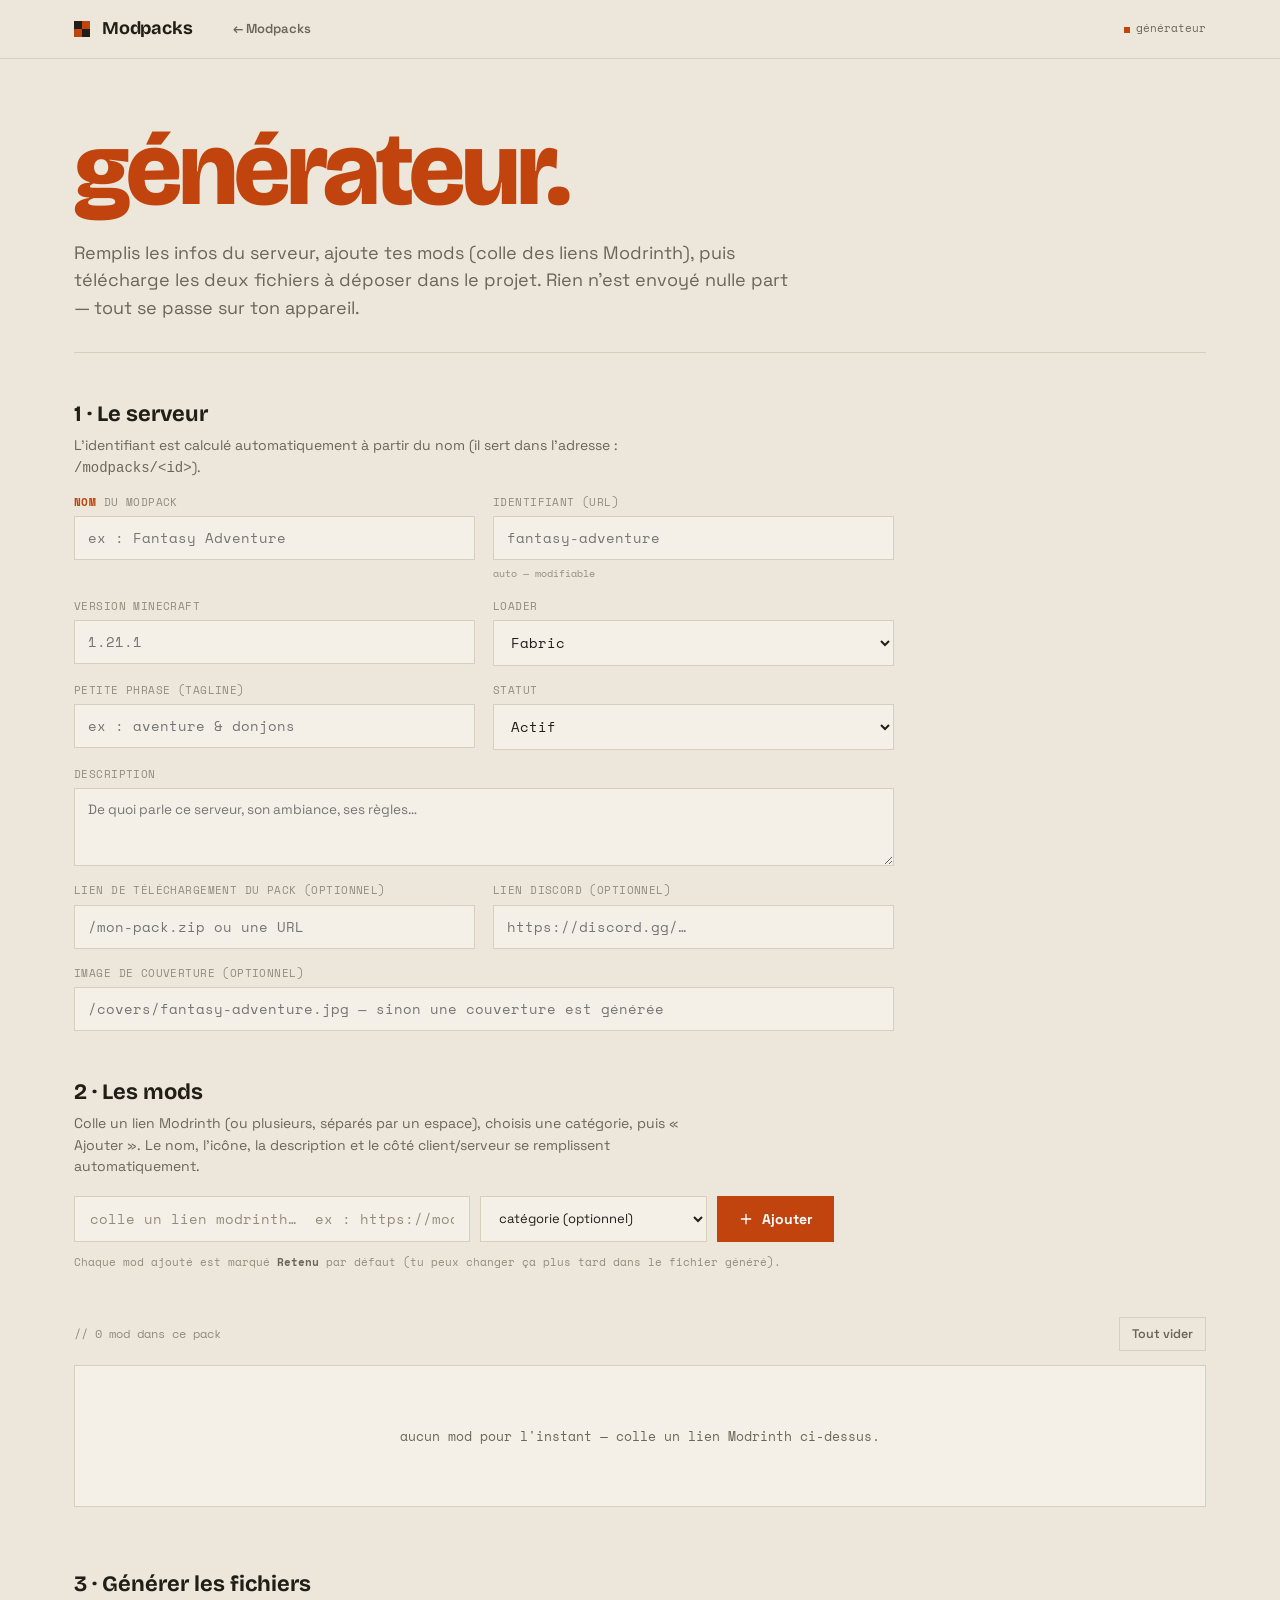
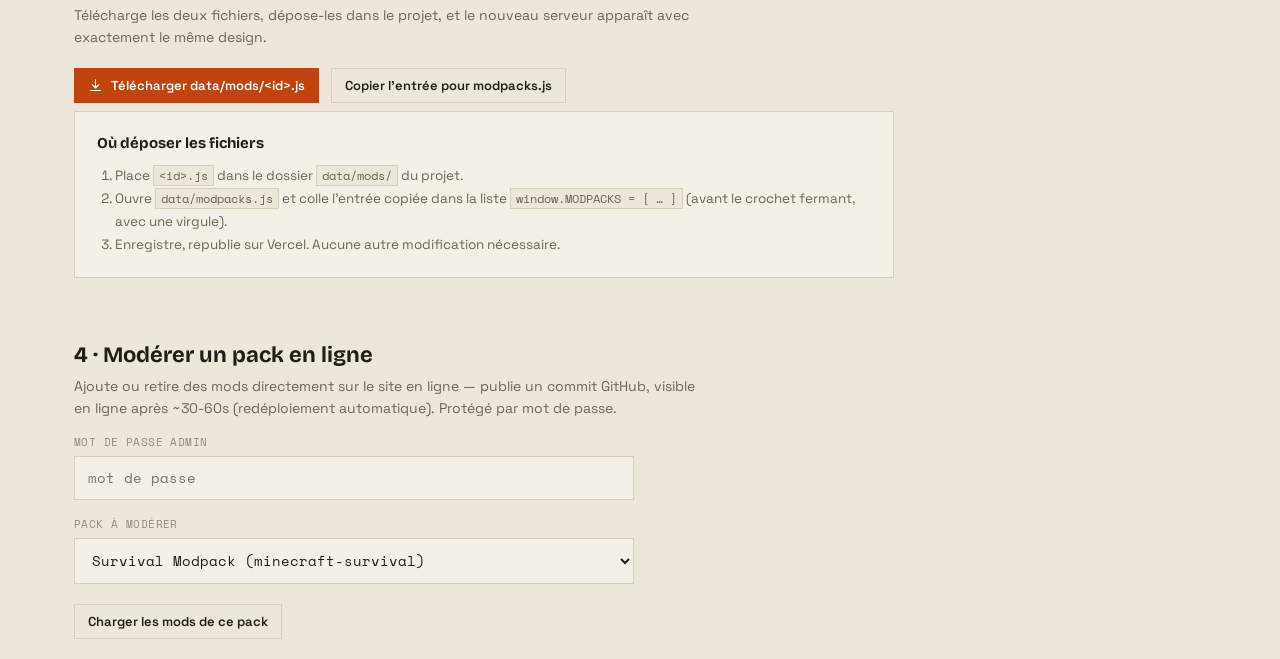
==== admin.html @ aa4f0208 "Ajoute l'edition de mods existants au mode moderation" ====
<!DOCTYPE html>
<html lang="fr">
<head>
<meta charset="UTF-8">
<meta name="viewport" content="width=device-width, initial-scale=1, viewport-fit=cover">
<title>Générateur de modpack</title>
<link rel="preconnect" href="https://fonts.googleapis.com">
<link rel="preconnect" href="https://fonts.gstatic.com" crossorigin>
<link href="https://fonts.googleapis.com/css2?family=Bricolage+Grotesque:opsz,wght@12..96,400..800&family=Space+Grotesk:wght@400;500;600;700&family=Space+Mono:wght@400;700&display=swap" rel="stylesheet">
<link rel="stylesheet" href="/assets/style.css">
<style>
  .form{display:grid;grid-template-columns:1fr 1fr;gap:16px 18px;max-width:820px;margin-top:6px}
  .field{display:flex;flex-direction:column;gap:6px}
  .field.wide{grid-column:1/-1}
  .field label{font-family:var(--mono);font-size:10.5px;text-transform:uppercase;letter-spacing:.04em;color:var(--ink-faint)}
  .field label b{color:var(--accent);font-weight:700}
  .field input,.field select,.field textarea{font-family:var(--mono);font-size:13.5px;color:var(--ink);
    background:var(--card);border:1px solid var(--line);padding:11px 13px;outline:none;transition:.14s;width:100%}
  .field textarea{font-family:var(--body);min-height:78px;resize:vertical;line-height:1.5}
  .field input:focus,.field select:focus,.field textarea:focus{border-color:var(--accent);
    box-shadow:0 0 0 3px color-mix(in srgb,var(--accent) 16%,transparent)}
  .field .note{font-family:var(--mono);font-size:10px;color:var(--ink-faint)}
  .secttl{font-family:var(--disp);font-weight:700;font-size:22px;margin:44px 0 4px;color:var(--ink)}
  .secsub{color:var(--ink-soft);font-size:14px;margin:0 0 14px;max-width:70ch}
  .gen-row{display:flex;gap:12px;flex-wrap:wrap;margin:20px 0 8px}
  .gen-row .dl-btn{cursor:pointer;border:1px solid var(--accent)}
  .gen-row .ghost{background:transparent;color:var(--ink);border:1px solid var(--line)}
  .gen-row .ghost:hover{border-color:var(--ink-soft);filter:none}
  .howto{background:var(--card);border:1px solid var(--line);padding:20px 22px;margin:8px 0 60px;max-width:820px}
  .howto h3{font-family:var(--disp);font-size:15px;margin:0 0 10px}
  .howto ol{margin:0;padding-left:18px;color:var(--ink-soft);font-size:13.5px;line-height:1.7}
  .howto code{font-family:var(--mono);font-size:12px;background:var(--paper);border:1px solid var(--line);padding:1px 5px}
  @media (max-width:640px){.form{grid-template-columns:1fr}}
  .card .rm.rm-edit{right:40px}
  .card .rm.rm-edit:hover{border-color:var(--accent);color:var(--accent)}
  .edit-card{display:flex;flex-direction:column;gap:10px}
  .edit-card .field label{font-family:var(--mono);font-size:10px;text-transform:uppercase;letter-spacing:.04em;color:var(--ink-faint)}
  .edit-card .field input,.edit-card .field select,.edit-card .field textarea{font-family:var(--mono);font-size:12.5px;color:var(--ink);
    background:var(--paper);border:1px solid var(--line);padding:8px 10px;outline:none;width:100%}
  .edit-card .field textarea{font-family:var(--body);min-height:60px;resize:vertical}
  .edit-card .ed-row{display:flex;gap:8px;margin-top:2px}
  .edit-card .ed-row button{flex:1}
</style>
</head>
<body>
<header class="top"><div class="wrap">
  <a href="/" class="mark" aria-label="Accueil"></a>
  <a href="/" class="word" style="text-decoration:none">Modpacks</a>
  <nav class="nav"><a href="/">← Modpacks</a></nav>
  <div class="hgroup"><span class="meta"><span>générateur</span></span></div>
</div></header>

<div class="wrap">
  <section class="hero">
    <h1>générateur.</h1>
    <p class="lede">Remplis les infos du serveur, ajoute tes mods (colle des liens Modrinth), puis télécharge les deux fichiers à déposer dans le projet. Rien n'est envoyé nulle part — tout se passe sur ton appareil.</p>
  </section>

  <div class="secttl">1 · Le serveur</div>
  <p class="secsub">L'identifiant est calculé automatiquement à partir du nom (il sert dans l'adresse : <code>/modpacks/&lt;id&gt;</code>).</p>
  <div class="form">
    <div class="field"><label><b>Nom</b> du modpack</label><input id="f-name" placeholder="ex : Fantasy Adventure"></div>
    <div class="field"><label>Identifiant (URL)</label><input id="f-id" placeholder="fantasy-adventure"><span class="note">auto — modifiable</span></div>
    <div class="field"><label>Version Minecraft</label><input id="f-mc" placeholder="1.21.1"></div>
    <div class="field"><label>Loader</label><select id="f-loader"><option>Fabric</option><option>Forge</option><option>NeoForge</option><option>Quilt</option></select></div>
    <div class="field"><label>Petite phrase (tagline)</label><input id="f-tag" placeholder="ex : aventure & donjons"></div>
    <div class="field"><label>Statut</label><select id="f-status"><option value="active">Actif</option><option value="dev">En développement</option><option value="archived">Archivé</option></select></div>
    <div class="field wide"><label>Description</label><textarea id="f-desc" placeholder="De quoi parle ce serveur, son ambiance, ses règles…"></textarea></div>
    <div class="field"><label>Lien de téléchargement du pack (optionnel)</label><input id="f-dl" placeholder="/mon-pack.zip ou une URL"></div>
    <div class="field"><label>Lien Discord (optionnel)</label><input id="f-discord" placeholder="https://discord.gg/…"></div>
    <div class="field wide"><label>Image de couverture (optionnel)</label><input id="f-cover" placeholder="/covers/fantasy-adventure.jpg — sinon une couverture est générée"></div>
  </div>

  <div class="secttl">2 · Les mods</div>
  <p class="secsub">Colle un lien Modrinth (ou plusieurs, séparés par un espace), choisis une catégorie, puis « Ajouter ». Le nom, l'icône, la description et le côté client/serveur se remplissent automatiquement.</p>
  <div class="builder" style="padding-top:4px">
    <div class="addbar">
      <div class="f"><input id="mk-url" type="text" placeholder="colle un lien modrinth…  ex : https://modrinth.com/mod/sodium" autocomplete="off" spellcheck="false"></div>
      <select id="mk-cat" aria-label="catégorie"></select>
      <button id="mk-add" class="add-btn"><svg viewBox="0 0 24 24" width="16" height="16" fill="none" stroke="currentColor" stroke-width="2" stroke-linecap="round"><path d="M12 5v14M5 12h14"/></svg>Ajouter</button>
    </div>
    <p class="hint">Chaque mod ajouté est marqué <b>Retenu</b> par défaut (tu peux changer ça plus tard dans le fichier généré).</p>
    <p class="err" id="mk-err"></p>
    <div class="mybar"><span class="c" id="my-count"></span><button class="mini danger" id="mk-clear">Tout vider</button></div>
    <section class="grid" id="my-grid"></section>
  </div>

  <div class="secttl">3 · Générer les fichiers</div>
  <p class="secsub">Télécharge les deux fichiers, dépose-les dans le projet, et le nouveau serveur apparaît avec exactement le même design.</p>
  <div class="gen-row">
    <button class="dl-btn" id="gen-mods"><svg viewBox="0 0 24 24" fill="none" stroke="currentColor" stroke-width="1.8" stroke-linecap="round" stroke-linejoin="round"><path d="M12 3v12"/><path d="M7 11l5 5 5-5"/><path d="M4 20h16"/></svg><span>Télécharger data/mods/&lt;id&gt;.js</span></button>
    <button class="dl-btn ghost" id="gen-entry"><span>Copier l'entrée pour modpacks.js</span></button>
  </div>

  <div class="howto">
    <h3>Où déposer les fichiers</h3>
    <ol>
      <li>Place <code>&lt;id&gt;.js</code> dans le dossier <code>data/mods/</code> du projet.</li>
      <li>Ouvre <code>data/modpacks.js</code> et colle l'entrée copiée dans la liste <code>window.MODPACKS = [ … ]</code> (avant le crochet fermant, avec une virgule).</li>
      <li>Enregistre, republie sur Vercel. Aucune autre modification nécessaire.</li>
    </ol>
  </div>

  <div class="secttl">4 · Modérer un pack en ligne</div>
  <p class="secsub">Ajoute ou retire des mods directement sur le site en ligne — publie un commit GitHub, visible en ligne après ~30-60s (redéploiement automatique). Protégé par mot de passe.</p>
  <div class="form" style="max-width:560px">
    <div class="field wide"><label>Mot de passe admin</label><input id="ad-pw" type="password" placeholder="mot de passe" autocomplete="off"></div>
    <div class="field wide"><label>Pack à modérer</label><select id="ad-pack"></select></div>
  </div>
  <div class="gen-row"><button class="dl-btn ghost" id="ad-load">Charger les mods de ce pack</button></div>
  <p class="err" id="ad-err"></p>

  <div id="ad-panel" hidden>
    <div class="addbar">
      <div class="f"><input id="ad-url" type="text" placeholder="colle un lien modrinth pour ajouter un mod…" autocomplete="off" spellcheck="false"></div>
      <select id="ad-cat" aria-label="catégorie"></select>
      <select id="ad-st" aria-label="statut"><option value="À tester">à tester</option><option value="Retenu">retenu</option></select>
      <button id="ad-add" class="add-btn"><svg viewBox="0 0 24 24" width="16" height="16" fill="none" stroke="currentColor" stroke-width="2" stroke-linecap="round"><path d="M12 5v14M5 12h14"/></svg>Ajouter</button>
    </div>
    <p class="err" id="ad-add-err"></p>
    <section class="grid" id="ad-grid" style="margin-bottom:60px"></section>
  </div>
</div>

<button id="totop" aria-label="Revenir en haut"><svg viewBox="0 0 24 24" fill="none" stroke="currentColor" stroke-width="2" stroke-linecap="round" stroke-linejoin="round"><path d="M12 19V5"/><path d="M6 11l6-6 6 6"/></svg></button>

<script src="/data/modpacks.js"></script>
<script>
(function(){
  var CATS=window.CATEGORIES||[], CATC=window.CATEGORY_COLORS||{};
  var DKEY='admin:draft:v1';

  function esc(s){return String(s==null?'':s).replace(/[&<>"]/g,function(c){return {'&':'&amp;','<':'&lt;','>':'&gt;','"':'&quot;'}[c];});}
  function slugify(s){return String(s||'').toLowerCase().normalize('NFD').replace(/[\u0300-\u036f]/g,'').replace(/[^a-z0-9]+/g,'-').replace(/^-+|-+$/g,'');}
  function jsstr(s){return '"'+String(s==null?'':s).replace(/\\/g,'\\\\').replace(/"/g,'\\"').replace(/\n/g,'\\n')+'"';}

  /* ---- form persistence ---- */
  var fields={name:'f-name',id:'f-id',mc:'f-mc',loader:'f-loader',tag:'f-tag',status:'f-status',desc:'f-desc',dl:'f-dl',discord:'f-discord',cover:'f-cover'};
  var draft={meta:{},mods:[]};
  try{draft=JSON.parse(localStorage.getItem(DKEY))||draft;}catch(e){}
  draft.meta=draft.meta||{}; draft.mods=draft.mods||[];
  function saveDraft(){try{localStorage.setItem(DKEY,JSON.stringify(draft));}catch(e){}}

  Object.keys(fields).forEach(function(k){
    var el=document.getElementById(fields[k]);
    if(draft.meta[k]!=null) el.value=draft.meta[k];
    el.addEventListener('input',function(){draft.meta[k]=el.value;saveDraft();});
  });
  var nameEl=document.getElementById('f-name'), idEl=document.getElementById('f-id');
  var idTouched=!!draft.meta.id;
  idEl.addEventListener('input',function(){idTouched=true;});
  nameEl.addEventListener('input',function(){ if(!idTouched){ idEl.value=slugify(nameEl.value); draft.meta.id=idEl.value; saveDraft(); } });

  /* ---- category select ---- */
  var catSel=document.getElementById('mk-cat');
  catSel.innerHTML='<option value="">catégorie (optionnel)</option>'+CATS.map(function(c){return '<option value="'+esc(c.name)+'">'+c.emoji+' '+esc(c.name)+'</option>';}).join('');

  /* ---- icon helpers (Modrinth + emoji fallback) ---- */
  var inflight=0, queue=[];
  function loadIcons(){document.querySelectorAll('.ph[data-slug]').forEach(function(ph){var slug=ph.dataset.slug;if(!slug||ph.dataset.q)return;ph.dataset.q=1;queue.push({ph:ph,slug:slug});});pump();}
  function pump(){while(inflight<6&&queue.length){var it=queue.shift();inflight++;(function(ph,slug){getIcon(slug).then(function(url){if(url&&ph.isConnected){var img=new Image();img.onload=function(){ph.outerHTML='<img src="'+url+'" alt="">';};img.src=url;}}).catch(function(){}).finally(function(){inflight--;pump();});})(it.ph,it.slug);}}
  function getIcon(slug){try{var c=localStorage.getItem('mr:'+slug);if(c)return Promise.resolve(c==='0'?null:c);}catch(e){}return fetch('https://api.modrinth.com/v2/project/'+encodeURIComponent(slug)).then(function(r){if(!r.ok)throw 0;return r.json();}).then(function(j){var url=j.icon_url||null;try{localStorage.setItem('mr:'+slug,url||'0');}catch(e){}return url;});}
  function phTile(col,emoji,slug){return '<div class="ph" style="--pc:'+col+'"'+(slug?' data-slug="'+slug+'"':'')+'><span>'+(emoji||'🧩')+'</span></div>';}
  function iconHTML(url,col,emoji,slug){if(url)return '<img src="'+url+'" alt="" loading="lazy" data-col="'+col+'" data-emoji="'+(emoji||'🧩')+'">';return phTile(col,emoji,slug);}
  document.addEventListener('error',function(e){var t=e.target;if(t&&t.tagName==='IMG'&&t.parentElement&&t.parentElement.classList.contains('icon')&&!t.dataset.fb){t.dataset.fb=1;t.outerHTML=phTile(t.dataset.col||'#8b8f96',t.dataset.emoji||'🧩','');}},true);

  /* ---- mods builder ---- */
  var myGrid=document.getElementById('my-grid'), myCount=document.getElementById('my-count');
  var urlIn=document.getElementById('mk-url'), addBtn=document.getElementById('mk-add'), errEl=document.getElementById('mk-err');

  function pretty(s){return s.replace(/[-_]+/g,' ').replace(/\b\w/g,function(c){return c.toUpperCase();});}
  function slugFrom(x){x=(x||'').trim();var m=x.match(/modrinth\.com\/[a-z]+\/([^\/?#]+)/i);return (m?m[1]:x).replace(/^@/,'').trim();}
  function sideLabel(cs,ss){var c=cs&&cs!=='unsupported',s=ss&&ss!=='unsupported';if(c&&s)return'Client & serveur';if(s&&!c)return'Serveur';if(c&&!s)return'Client';return'';}

  function cardHTML(it,idx){
    var col=CATC[it.cat]||'#8b8f96';
    var emoji=(CATS.filter(function(c){return c.name===it.cat;})[0]||{}).emoji||'🧩';
    var icon=iconHTML(it.icon,col,emoji,it.slug);
    var type=(it.type&&it.type!=='mod')?'<span class="dot">·</span><span>'+esc(it.type)+'</span>':'';
    var side=it.side?'<span class="dot">·</span><span>'+esc(it.side.toLowerCase())+'</span>':'';
    var catname=it.cat||'non classé';
    return '<article class="card"><button class="rm" title="Retirer" data-i="'+idx+'">✕</button>'+
      '<div class="ctop"><div class="icon">'+icon+'</div><div style="min-width:0;flex:1">'+
      '<div class="cname">'+esc(it.name)+'</div><div class="cmeta"><span class="sw" style="background:'+col+'"></span><span>'+esc(catname)+'</span>'+type+side+'</div></div>'+
      '<span class="status ok">Retenu</span></div><p class="cdesc">'+esc(it.desc||'')+'</p>'+
      '<a class="go" href="'+esc(it.url)+'" target="_blank" rel="noopener">Voir sur Modrinth <span class="ar">↗</span></a></article>';
  }
  function renderMods(){
    myCount.textContent="// "+draft.mods.length+" mod"+(draft.mods.length>1?"s":"")+" dans ce pack";
    myGrid.innerHTML=draft.mods.length?draft.mods.map(cardHTML).join(''):
      '<div class="empty">aucun mod pour l\'instant — colle un lien Modrinth ci-dessus.</div>';
    loadIcons();
  }
  myGrid.addEventListener('click',function(e){var b=e.target.closest('.rm');if(!b)return;draft.mods.splice(+b.dataset.i,1);saveDraft();renderMods();});

  function addOne(raw){
    var slug=slugFrom(raw);if(!slug)return Promise.resolve(false);
    if(draft.mods.some(function(x){return x.slug.toLowerCase()===slug.toLowerCase();}))return Promise.resolve(true);
    var cat=catSel.value||'';
    var it={slug:slug,name:pretty(slug),desc:'',type:'mod',side:'',cat:cat,url:'https://modrinth.com/mod/'+slug,icon:''};
    return fetch('https://api.modrinth.com/v2/project/'+encodeURIComponent(slug)).then(function(r){if(!r.ok)throw 0;return r.json();}).then(function(j){
      it.name=j.title||it.name;it.desc=j.description||'';it.type=j.project_type||'mod';it.icon=j.icon_url||'';
      it.side=sideLabel(j.client_side,j.server_side);it.url='https://modrinth.com/'+(j.project_type||'mod')+'/'+(j.slug||slug);
      draft.mods.push(it);saveDraft();renderMods();return true;
    }).catch(function(){draft.mods.push(it);saveDraft();renderMods();return false;});
  }
  function addFromInput(){
    var raw=urlIn.value.trim();if(!raw){urlIn.focus();return;}
    var parts=raw.split(/[\s,]+/).filter(Boolean);addBtn.disabled=true;errEl.textContent='';
    var chain=Promise.resolve(false);
    parts.forEach(function(p){chain=chain.then(function(any){return addOne(p).then(function(r){return any||r;});});});
    chain.then(function(anyOk){addBtn.disabled=false;urlIn.value='';urlIn.focus();
      if(!anyOk)errEl.textContent="ajouté depuis le lien, mais les infos Modrinth n'ont pas pu être chargées ici — sur le site en ligne elles se rempliront toutes seules.";});
  }
  addBtn.addEventListener('click',addFromInput);
  urlIn.addEventListener('keydown',function(e){if(e.key==='Enter')addFromInput();});
  document.getElementById('mk-clear').addEventListener('click',function(){if(!draft.mods.length)return;if(confirm('Retirer tous les mods de ce brouillon ?')){draft.mods=[];saveDraft();renderMods();}});

  /* ---- generation ---- */
  function getId(){return (idEl.value.trim()||slugify(nameEl.value)||'mon-modpack');}
  function toModShape(it){
    var emoji=(CATS.filter(function(c){return c.name===it.cat;})[0]||{}).emoji||'🧩';
    return {n:it.name,c:it.cat||'',e:emoji,d:it.desc||'',v:'',s:it.side||'',st:'Retenu',dep:'',u:it.url,sl:it.slug,t:it.type||'mod',i:it.icon||null};
  }
  function download(filename,text){
    var blob=new Blob([text],{type:'text/javascript'});
    var a=document.createElement('a');a.href=URL.createObjectURL(blob);a.download=filename;
    document.body.appendChild(a);a.click();a.remove();setTimeout(function(){URL.revokeObjectURL(a.href);},1500);
  }
  document.getElementById('gen-mods').addEventListener('click',function(){
    var id=getId();
    var arr=draft.mods.map(toModShape);
    var body='/* Mods du modpack "'+id+'" — généré via /admin */\n'+
      'window.MODS_BY_PACK = window.MODS_BY_PACK || {};\n'+
      'window.MODS_BY_PACK['+jsstr(id)+'] = '+JSON.stringify(arr,null,1)+';\n';
    download(id+'.js',body);
  });
  document.getElementById('gen-entry').addEventListener('click',function(){
    var m=draft.meta, id=getId();
    var entry='  {\n'+
      '    id: '+jsstr(id)+',\n'+
      '    name: '+jsstr(m.name||id)+',\n'+
      '    mcVersion: '+jsstr(m.mc||'')+',\n'+
      '    loader: '+jsstr(m.loader||'Fabric')+',\n'+
      '    tagline: '+jsstr(m.tag||'')+',\n'+
      '    description: '+jsstr(m.desc||'')+',\n'+
      '    status: '+jsstr(m.status||'active')+',\n'+
      '    modsCount: '+draft.mods.length+',\n'+
      '    cover: '+jsstr(m.cover||'')+',\n'+
      '    download: '+jsstr(m.dl||'')+',\n'+
      '    discord: '+jsstr(m.discord||'')+'\n'+
      '  },';
    var btn=document.getElementById('gen-entry'), label=btn.querySelector('span'), old=label.textContent;
    navigator.clipboard.writeText(entry).then(function(){label.textContent='copié dans le presse-papier !';setTimeout(function(){label.textContent=old;},1600);})
      .catch(function(){var ta=document.createElement('textarea');ta.value=entry;document.body.appendChild(ta);ta.select();try{document.execCommand('copy');label.textContent='copié !';setTimeout(function(){label.textContent=old;},1600);}catch(_){}ta.remove();});
  });

  /* back-to-top */
  (function(){var tt=document.getElementById('totop');if(!tt)return;addEventListener('scroll',function(){tt.classList.toggle('show',scrollY>420);},{passive:true});tt.addEventListener('click',function(){scrollTo({top:0,behavior:'smooth'});});})();

  renderMods();

  /* ---- 4 · modération live (add/remove via /api/admin-mods) ---- */
  (function(){
    var PACKS=window.MODPACKS||[];
    var pwEl=document.getElementById('ad-pw'), packSel=document.getElementById('ad-pack');
    var loadBtn=document.getElementById('ad-load'), errEl=document.getElementById('ad-err');
    var panel=document.getElementById('ad-panel'), grid=document.getElementById('ad-grid');
    var catSel=document.getElementById('ad-cat'), stSel=document.getElementById('ad-st');
    var urlIn=document.getElementById('ad-url'), addBtn=document.getElementById('ad-add'), addErr=document.getElementById('ad-add-err');
    if(!packSel) return;
    var currentId='', currentList=[], editingSlug=null;

    packSel.innerHTML=PACKS.map(function(p){return '<option value="'+esc(p.id)+'">'+esc(p.name)+' ('+esc(p.id)+')</option>';}).join('');
    catSel.innerHTML='<option value="">catégorie (optionnel)</option>'+CATS.map(function(c){return '<option value="'+esc(c.name)+'">'+c.emoji+' '+esc(c.name)+'</option>';}).join('');

    try{var savedPw=sessionStorage.getItem('admin:pw');if(savedPw)pwEl.value=savedPw;}catch(e){}
    pwEl.addEventListener('input',function(){try{sessionStorage.setItem('admin:pw',pwEl.value);}catch(e){}});

    function api(body){
      return fetch('/api/admin-mods',{method:'POST',headers:{'Content-Type':'application/json','x-admin-password':pwEl.value},body:JSON.stringify(body)})
        .then(function(r){return r.json().catch(function(){return {};}).then(function(j){return {ok:r.ok,status:r.status,body:j};});});
    }
    function loadPackList(id,cb){
      var reg=window.MODS_BY_PACK||{};
      if(reg[id])return cb(reg[id]);
      var s=document.createElement('script');s.src='/data/mods/'+id+'.js';
      s.onload=function(){cb((window.MODS_BY_PACK||{})[id]||[]);};
      s.onerror=function(){cb([]);};
      document.head.appendChild(s);
    }
    function modCard(m){
      var col=CATC[m.c]||'#8b8f96', emoji=m.e||'🧩';
      var icon=iconHTML(m.i,col,emoji,m.sl);
      return '<article class="card"><button class="rm rm-edit" title="Modifier" data-edit-sl="'+esc(m.sl)+'">✎</button>'+
        '<button class="rm rm-del" title="Supprimer" data-sl="'+esc(m.sl)+'">✕</button>'+
        '<div class="ctop"><div class="icon">'+icon+'</div><div style="min-width:0;flex:1">'+
        '<div class="cname">'+esc(m.n)+'</div><div class="cmeta"><span class="sw" style="background:'+col+'"></span><span>'+esc(m.c)+'</span></div></div></div>'+
        '<p class="cdesc">'+esc(m.d||'')+'</p>'+
        '<a class="go" href="'+esc(m.u)+'" target="_blank" rel="noopener">Voir sur Modrinth <span class="ar">↗</span></a></article>';
    }
    function editFormHTML(m){
      var catOpts='<option value="">non classé</option>'+CATS.map(function(c){return '<option value="'+esc(c.name)+'"'+(c.name===m.c?' selected':'')+'>'+c.emoji+' '+esc(c.name)+'</option>';}).join('');
      return '<article class="card edit-card">'+
        '<div class="field"><label>Nom</label><input class="ed-n" value="'+esc(m.n)+'"></div>'+
        '<div class="field"><label>Catégorie</label><select class="ed-c">'+catOpts+'</select></div>'+
        '<div class="field"><label>Statut</label><input class="ed-st" value="'+esc(m.st||'')+'" placeholder="À tester / Retenu / Incompatible…"></div>'+
        '<div class="field"><label>Côté</label><input class="ed-s" value="'+esc(m.s||'')+'" placeholder="Client + Serveur"></div>'+
        '<div class="field"><label>Dépendances</label><input class="ed-dep" value="'+esc(m.dep||'')+'"></div>'+
        '<div class="field"><label>Description</label><textarea class="ed-d">'+esc(m.d||'')+'</textarea></div>'+
        '<div class="ed-row"><button class="dl-btn ed-save" data-sl="'+esc(m.sl)+'">Enregistrer</button><button class="dl-btn ghost ed-cancel">Annuler</button></div>'+
        '</article>';
    }
    function renderGrid(){
      grid.innerHTML=currentList.length?currentList.map(function(m){return m.sl===editingSlug?editFormHTML(m):modCard(m);}).join(''):'<div class="empty">aucun mod dans ce pack.</div>';
      loadIcons();
    }

    loadBtn.addEventListener('click',function(){
      errEl.textContent='';panel.hidden=true;
      if(!pwEl.value){errEl.textContent='entre le mot de passe admin.';return;}
      currentId=packSel.value;loadBtn.disabled=true;
      loadPackList(currentId,function(list){loadBtn.disabled=false;currentList=list.slice();panel.hidden=false;renderGrid();});
    });

    grid.addEventListener('click',function(e){
      var editBtn=e.target.closest('.rm-edit');
      if(editBtn){editingSlug=editBtn.dataset.editSl;renderGrid();return;}

      var cancelBtn=e.target.closest('.ed-cancel');
      if(cancelBtn){editingSlug=null;renderGrid();return;}

      var saveBtn=e.target.closest('.ed-save');
      if(saveBtn){
        var card=saveBtn.closest('.edit-card');
        var slug=saveBtn.dataset.sl;
        var upd={
          n:card.querySelector('.ed-n').value.trim(),
          c:card.querySelector('.ed-c').value,
          st:card.querySelector('.ed-st').value.trim(),
          s:card.querySelector('.ed-s').value.trim(),
          dep:card.querySelector('.ed-dep').value.trim(),
          d:card.querySelector('.ed-d').value.trim()
        };
        if(!upd.n){errEl.textContent='le nom ne peut pas être vide.';return;}
        saveBtn.disabled=true;errEl.textContent='';
        api({action:'edit',packId:currentId,slug:slug,mod:upd}).then(function(res){
          if(!res.ok){errEl.textContent='erreur : '+(res.body&&res.body.error||res.status);saveBtn.disabled=false;return;}
          currentList=currentList.map(function(m){return m.sl===slug?Object.assign({},m,upd):m;});
          editingSlug=null;renderGrid();
        });
        return;
      }

      var delBtn=e.target.closest('.rm-del');
      if(delBtn){
        var dslug=delBtn.dataset.sl;
        if(!confirm('Retirer "'+dslug+'" du pack en ligne ?'))return;
        delBtn.disabled=true;errEl.textContent='';
        api({action:'remove',packId:currentId,slug:dslug}).then(function(res){
          if(!res.ok){errEl.textContent='erreur : '+(res.body&&res.body.error||res.status);delBtn.disabled=false;return;}
          currentList=currentList.filter(function(m){return m.sl!==dslug;});renderGrid();
        });
      }
    });

    addBtn.addEventListener('click',function(){
      var raw=urlIn.value.trim();if(!raw){urlIn.focus();return;}
      if(!pwEl.value){addErr.textContent='entre le mot de passe admin.';return;}
      if(!currentId){addErr.textContent="charge un pack d'abord.";return;}
      var slug=slugFrom(raw);if(!slug)return;
      if(currentList.some(function(m){return (m.sl||'').toLowerCase()===slug.toLowerCase();})){addErr.textContent='ce mod est déjà dans la liste.';return;}
      addBtn.disabled=true;addErr.textContent='';
      fetch('https://api.modrinth.com/v2/project/'+encodeURIComponent(slug)).then(function(r){if(!r.ok)throw 0;return r.json();}).then(function(j){
        var emoji=(CATS.filter(function(c){return c.name===catSel.value;})[0]||{}).emoji||'🧩';
        var mod={n:j.title||pretty(slug),c:catSel.value||'',e:emoji,d:j.description||'',v:'',s:sideLabel(j.client_side,j.server_side),
          st:stSel.value||'À tester',dep:'',u:'https://modrinth.com/'+(j.project_type||'mod')+'/'+(j.slug||slug),sl:j.slug||slug,t:j.project_type||'mod',i:j.icon_url||null};
        return api({action:'add',packId:currentId,mod:mod}).then(function(res){
          if(!res.ok){addErr.textContent='erreur : '+(res.body&&res.body.error||res.status);return;}
          currentList.push(mod);urlIn.value='';renderGrid();
        });
      }).catch(function(){addErr.textContent='mod introuvable sur modrinth — vérifie le lien.';}).finally(function(){addBtn.disabled=false;});
    });
  })();
})();
</script>
</body>
</html>
---- assets/style.css ----
:root{
    box-sizing:border-box;
    padding-top:env(safe-area-inset-top,0px);
    padding-bottom:env(safe-area-inset-bottom,0px);
    --paper:#ece7da; --card:#f4f0e7; --line:#d6cfbe; --line-soft:#e0dacb;
    --ink:#211e18; --ink-soft:#6c6558; --ink-faint:#938c7d;
    --accent:#c1440e; --accent-ink:#fff;
    --ok:#4f7a34; --warn:#b7811b; --bad:#b23324;
    --disp:"Bricolage Grotesque",Arial,sans-serif;
    --body:"Space Grotesk",system-ui,sans-serif;
    --mono:"Space Mono",ui-monospace,SFMono-Regular,monospace;
    --maxw:1180px;
  }
  :root:not([data-theme="light"]){}
  @media (prefers-color-scheme:dark){
    :root:not([data-theme="light"]){
      --paper:#18160f; --card:#211e17; --line:#37322a; --line-soft:#2b2720;
      --ink:#ece6d7; --ink-soft:#a19a89; --ink-faint:#756e60;
      --accent:#e26a3c; --accent-ink:#17140d;
      --ok:#7ba851; --warn:#d6a23a; --bad:#d8574a;
    }
  }
  :root[data-theme="dark"]{
    --paper:#18160f; --card:#211e17; --line:#37322a; --line-soft:#2b2720;
    --ink:#ece6d7; --ink-soft:#a19a89; --ink-faint:#756e60;
    --accent:#e26a3c; --accent-ink:#17140d; --ok:#7ba851; --warn:#d6a23a; --bad:#d8574a;
  }
  *{box-sizing:border-box}
  html{scroll-padding-top:env(safe-area-inset-top,0px)}
  body{margin:0;background:var(--paper);color:var(--ink);font-family:var(--body);
    font-size:15.5px;line-height:1.55;-webkit-font-smoothing:antialiased;text-rendering:optimizeLegibility}
  .wrap{max-width:var(--maxw);margin:0 auto;padding:0 24px}
  a{color:inherit}

  /* header */
  header.top{border-bottom:1px solid var(--line);background:var(--paper);
    position:sticky;top:env(safe-area-inset-top,0px);z-index:30}
  .top .wrap{display:flex;align-items:center;gap:12px;height:58px}
  .mark{width:16px;height:16px;flex:none;background:
    conic-gradient(var(--accent) 0 25%,transparent 0 50%,var(--accent) 0 75%,transparent 0);
    background-color:var(--ink);}
  .word{font-family:var(--disp);font-weight:700;font-size:18px;letter-spacing:-.01em}
  .top .meta{margin-left:auto;font-family:var(--mono);font-size:11px;color:var(--ink-soft);
    display:flex;gap:14px}
  .top .meta span::before{content:"";display:inline-block;width:6px;height:6px;margin-right:6px;
    background:var(--accent);vertical-align:middle}

  /* hero */
  .hero{padding:64px 0 30px;border-bottom:1px solid var(--line)}
  .hero h1{font-family:var(--disp);font-weight:800;color:var(--accent);text-transform:lowercase;
    margin:0;font-size:clamp(46px,10.5vw,104px);line-height:.9;letter-spacing:-.03em}
  .lede{max-width:60ch;margin:22px 0 0;color:var(--ink-soft);font-size:clamp(15px,2.2vw,18px)}
  .statline{margin-top:26px;font-family:var(--mono);font-size:12.5px;color:var(--ink);
    display:flex;flex-wrap:wrap;gap:6px 20px}
  .statline b{color:var(--accent);font-weight:700}
  .statline i{color:var(--ink-faint);font-style:normal}

  /* controls */
  .controls{padding:26px 0 6px;position:sticky;top:calc(58px + env(safe-area-inset-top,0px));z-index:20;
    background:linear-gradient(var(--paper) 78%,transparent)}
  .search{position:relative;margin-bottom:16px;max-width:520px}
  .search input{width:100%;padding:12px 14px 12px 40px;font-family:var(--mono);font-size:14px;color:var(--ink);
    background:var(--card);border:1px solid var(--line);outline:none}
  .search input::placeholder{color:var(--ink-faint)}
  .search input:focus{border-color:var(--accent)}
  .search .ic{position:absolute;left:13px;top:50%;transform:translateY(-50%);color:var(--ink-soft)}
  .filters{display:flex;flex-direction:column;gap:9px}
  .chips{display:flex;flex-wrap:wrap;gap:7px;align-items:center}
  .flabel{font-family:var(--mono);font-size:10.5px;color:var(--ink-faint);width:64px;flex:none}
  .chip{font-family:var(--body);font-weight:500;font-size:12.5px;color:var(--ink-soft);cursor:pointer;
    background:transparent;border:1px solid var(--line);padding:6px 11px;line-height:1;transition:.12s}
  .chip:hover{border-color:var(--ink-soft);color:var(--ink)}
  .chip[aria-pressed="true"]{background:var(--accent);border-color:var(--accent);color:var(--accent-ink)}
  .chip .sw{display:inline-block;width:8px;height:8px;margin-right:7px;vertical-align:middle}

  /* controls (centered) */
  .tools{display:flex;flex-direction:column;align-items:center;gap:14px}
  .search{position:relative;width:100%;max-width:440px}
  .search input{width:100%;padding:13px 15px 13px 44px;font-family:var(--mono);font-size:14px;color:var(--ink);
    background:var(--card);border:1px solid var(--line);outline:none;transition:.14s}
  .search input::placeholder{color:var(--ink-faint)}
  .search input:focus{border-color:var(--accent);box-shadow:0 0 0 3px color-mix(in srgb,var(--accent) 16%,transparent)}
  .search .ic{position:absolute;left:14px;top:50%;transform:translateY(-50%);color:var(--ink-soft);display:flex}
  .dd-row{display:flex;gap:10px;flex-wrap:wrap;justify-content:center}
  .dd{position:relative}
  .dd-btn{display:flex;align-items:center;gap:9px;font-family:var(--body);font-size:13px;color:var(--ink);
    background:var(--card);border:1px solid var(--line);padding:9px 14px;cursor:pointer;transition:.12s}
  .dd-btn:hover{border-color:var(--ink-soft)}
  .dd-btn[aria-expanded="true"]{border-color:var(--accent)}
  .dd-btn .k{font-family:var(--mono);font-size:10px;color:var(--ink-faint);text-transform:uppercase;letter-spacing:.04em}
  .dd-btn .v{font-weight:600;max-width:180px;overflow:hidden;text-overflow:ellipsis;white-space:nowrap}
  .dd-btn .caret{color:var(--ink-soft);transition:transform .14s;font-size:11px}
  .dd-btn[aria-expanded="true"] .caret{transform:rotate(180deg)}
  .dd-panel{position:absolute;top:calc(100% + 6px);left:50%;transform:translateX(-50%);
    width:min(280px,82vw);max-height:min(360px,60vh);overflow:auto;background:var(--card);
    border:1px solid var(--line);z-index:40;box-shadow:0 14px 34px rgba(0,0,0,.16);padding:5px}
  .dd-panel[hidden]{display:none}
  .opt{display:flex;align-items:center;gap:9px;width:100%;text-align:left;font-family:var(--body);
    font-size:13px;color:var(--ink);background:transparent;border:0;padding:9px 10px;cursor:pointer}
  .opt:hover{background:var(--paper)}
  .opt[aria-selected="true"]{color:var(--accent);font-weight:600}
  .opt .sw{width:9px;height:9px;flex:none}
  .count{font-family:var(--mono);font-size:11.5px;color:var(--ink-faint);padding:16px 0 14px}

  /* grid */
  .grid{display:grid;gap:1px;background:var(--line);border:1px solid var(--line);
    grid-template-columns:repeat(auto-fill,minmax(300px,1fr));margin-bottom:60px}
  .card{background:var(--card);padding:20px;display:flex;flex-direction:column;position:relative}
  .card:hover{background:var(--paper)}
  .ctop{display:flex;gap:14px;align-items:flex-start;margin-bottom:13px}
  .icon{width:54px;height:54px;flex:none;overflow:hidden;background:var(--paper);border:1px solid var(--line)}
  .icon img{width:100%;height:100%;object-fit:cover;display:block}
  .icon .ph{width:100%;height:100%;display:grid;place-items:center;font-family:var(--disp);font-weight:700;
    font-size:20px;color:#fff}
  .cname{font-family:var(--disp);font-weight:700;font-size:17px;line-height:1.15;margin:1px 0 0;
    padding-right:8px}
  .cmeta{font-family:var(--mono);font-size:10.5px;color:var(--ink-soft);margin-top:7px;
    display:flex;align-items:center;gap:6px;flex-wrap:wrap}
  .cmeta .sw{display:inline-block;width:8px;height:8px;flex:none}
  .cmeta .dot{color:var(--ink-faint)}
  .status{font-family:var(--mono);font-size:9.5px;font-weight:700;letter-spacing:.02em;
    padding:3px 6px;flex:none;white-space:nowrap;line-height:1;border:1px solid;text-transform:uppercase}
  .status.ok{color:var(--ok);border-color:var(--ok)}
  .status.warn{color:var(--warn);border-color:var(--warn)}
  .status.bad{color:var(--bad);border-color:var(--bad);background:color-mix(in srgb,var(--bad) 10%,transparent)}
  .status.other{color:var(--ink-soft);border-color:var(--line)}
  .cdesc{color:var(--ink-soft);font-size:13.5px;margin:0 0 12px;flex:1}
  .cdep{font-family:var(--mono);font-size:10.5px;color:var(--ink-faint);margin:0 0 14px;line-height:1.5}
  .cdep b{color:var(--ink-soft);font-weight:700}
  .go{align-self:flex-start;margin-top:auto;font-family:var(--body);font-weight:600;font-size:13px;
    text-decoration:none;color:var(--accent);border-bottom:1.5px solid var(--accent);padding-bottom:1px}
  .go:hover{color:var(--ink);border-color:var(--ink)}
  .go .ar{font-family:var(--mono)}
  .empty{grid-column:1/-1;background:var(--card);text-align:center;color:var(--ink-soft);padding:60px 20px;
    font-family:var(--mono);font-size:13px}

  footer{border-top:1px solid var(--line);padding:22px 0 40px;font-family:var(--mono);
    font-size:11px;color:var(--ink-faint)}
  @media (max-width:560px){
    .top .meta{display:none}.hero{padding:44px 0 24px}.flabel{width:100%;margin-bottom:-3px}
  }
  @media (prefers-reduced-motion:reduce){*{transition:none!important}}

  /* download + back-to-top buttons */
  .top .meta{margin-left:0}
  .hgroup{margin-left:auto;display:flex;align-items:center;gap:16px}
  .dl-btn{display:inline-flex;align-items:center;gap:8px;font-family:var(--body);font-weight:600;font-size:13px;
    text-decoration:none;color:var(--accent-ink);background:var(--accent);border:1px solid var(--accent);
    padding:8px 13px;white-space:nowrap;transition:filter .12s}
  .dl-btn:hover{filter:brightness(1.06)}
  .dl-btn svg{width:15px;height:15px;flex:none}
  #totop{position:fixed;right:calc(20px + env(safe-area-inset-right,0px));
    bottom:calc(20px + env(safe-area-inset-bottom,0px));width:44px;height:44px;display:grid;place-items:center;
    cursor:pointer;z-index:40;background:var(--card);color:var(--ink);border:1px solid var(--line);
    opacity:0;visibility:hidden;transform:translateY(8px);transition:.18s}
  #totop.show{opacity:1;visibility:visible;transform:none}
  #totop:hover{border-color:var(--accent);color:var(--accent)}
  #totop svg{width:20px;height:20px}
  @media (max-width:480px){.dl-btn .t{display:none}.dl-btn{padding:8px 10px}}

  /* ---- nav + views + emoji placeholder + builder ---- */
  .nav{display:flex;gap:4px;margin-left:16px}
  .nav a{font-family:var(--body);font-weight:600;font-size:13px;text-decoration:none;color:var(--ink-soft);
    padding:7px 11px;border:1px solid transparent;transition:.12s;white-space:nowrap}
  .nav a:hover{color:var(--ink)}
  .nav a[aria-current="page"]{color:var(--accent);border-color:var(--line)}
  body[data-view="creer"] .dl-btn{display:none}

  .icon .ph{background:color-mix(in srgb,var(--pc,#8b8f96) 22%,var(--card));font-size:25px;line-height:1;color:transparent}
  .icon .ph span{display:block;color:initial}

  .builder{padding:26px 0 0;margin-bottom:60px}
  .addbar{display:flex;gap:10px;flex-wrap:wrap;align-items:stretch;max-width:760px}
  .addbar .f{position:relative;flex:1;min-width:240px}
  .addbar input{width:100%;height:46px;padding:0 15px;font-family:var(--mono);font-size:14px;color:var(--ink);
    background:var(--card);border:1px solid var(--line);outline:none;transition:.14s}
  .addbar input::placeholder{color:var(--ink-faint)}
  .addbar input:focus{border-color:var(--accent);box-shadow:0 0 0 3px color-mix(in srgb,var(--accent) 16%,transparent)}
  .addbar select{font-family:var(--body);font-size:13px;color:var(--ink);background:var(--card);
    border:1px solid var(--line);padding:0 14px;cursor:pointer;min-width:170px;height:46px}
  .addbar select:focus{border-color:var(--accent);outline:none}
  .add-btn{display:inline-flex;align-items:center;justify-content:center;gap:8px;font-family:var(--body);
    font-weight:700;font-size:14px;color:var(--accent-ink);background:var(--accent);border:1px solid var(--accent);
    padding:0 20px;height:46px;cursor:pointer;white-space:nowrap;transition:filter .12s}
  .add-btn:hover{filter:brightness(1.06)}
  .add-btn[disabled]{opacity:.6;cursor:progress}
  .hint{font-family:var(--mono);font-size:11px;color:var(--ink-faint);margin:12px 0 0;max-width:760px;line-height:1.6}
  .hint b{color:var(--ink-soft)}
  .err{font-family:var(--mono);font-size:12px;color:var(--bad);margin:9px 0 0;min-height:1em;line-height:1.5}
  .mybar{display:flex;align-items:center;gap:10px;flex-wrap:wrap;padding:24px 0 14px}
  .mybar .c{font-family:var(--mono);font-size:11.5px;color:var(--ink-faint);margin-right:auto}
  .mini{font-family:var(--body);font-weight:600;font-size:12.5px;color:var(--ink-soft);cursor:pointer;
    background:transparent;border:1px solid var(--line);padding:8px 12px;transition:.12s}
  .mini:hover{border-color:var(--ink-soft);color:var(--ink)}
  .mini.danger:hover{border-color:var(--bad);color:var(--bad)}
  .card .rm{position:absolute;top:10px;right:10px;width:24px;height:24px;display:grid;place-items:center;
    cursor:pointer;background:transparent;border:1px solid var(--line);color:var(--ink-soft);font-size:12px;
    line-height:1;transition:.12s;z-index:2}
  .card .rm:hover{border-color:var(--bad);color:var(--bad)}
  @media (max-width:560px){.addbar select{min-width:0;flex:1}.add-btn{flex:1}}

  /* ================= page d'accueil : bibliothèque des modpacks ================= */
  .lib-hero{padding:60px 0 30px;border-bottom:1px solid var(--line)}
  .lib-hero .kicker{font-family:var(--mono);font-size:11px;letter-spacing:.14em;text-transform:uppercase;
    color:var(--ink-faint);margin:0 0 14px}
  .lib-hero h1{font-family:var(--disp);font-weight:800;color:var(--accent);text-transform:lowercase;
    margin:0;font-size:clamp(46px,10.5vw,104px);line-height:.9;letter-spacing:-.03em}
  .lib-hero .lede{max-width:60ch;margin:22px 0 0;color:var(--ink-soft);font-size:clamp(15px,2.2vw,18px)}
  .seclabel{font-family:var(--mono);font-size:11.5px;color:var(--ink-faint);padding:34px 0 16px;letter-spacing:.02em}

  .packs{display:grid;gap:1px;background:var(--line);border:1px solid var(--line);
    grid-template-columns:repeat(auto-fill,minmax(320px,1fr));margin-bottom:60px}
  .pcard{background:var(--card);display:flex;flex-direction:column;text-decoration:none;color:inherit;
    transition:background .12s}
  .pcard:hover{background:var(--paper)}
  .pcover{aspect-ratio:16/9;overflow:hidden;border-bottom:1px solid var(--line);position:relative;background:var(--paper)}
  .pcover img{width:100%;height:100%;object-fit:cover;display:block}
  .pcover .gen{width:100%;height:100%;display:grid;place-items:center;
    background:linear-gradient(135deg,color-mix(in srgb,var(--accent) 88%,#000) 0%,var(--accent) 100%)}
  .pcover .gen span{font-family:var(--disp);font-weight:800;font-size:44px;color:var(--accent-ink);
    letter-spacing:-.02em;text-transform:lowercase;padding:0 18px;text-align:center;line-height:1}
  .pcover .pstatus{position:absolute;top:12px;left:12px;font-family:var(--mono);font-size:9.5px;font-weight:700;
    letter-spacing:.03em;text-transform:uppercase;padding:4px 8px;line-height:1;border:1px solid;
    background:color-mix(in srgb,var(--card) 82%,transparent);backdrop-filter:blur(2px)}
  .pstatus.ok{color:var(--ok);border-color:var(--ok)}
  .pstatus.warn{color:var(--warn);border-color:var(--warn)}
  .pstatus.other{color:var(--ink-soft);border-color:var(--line)}
  .pbody{padding:20px;display:flex;flex-direction:column;flex:1}
  .pname{font-family:var(--disp);font-weight:700;font-size:21px;line-height:1.1;margin:0}
  .pmeta{font-family:var(--mono);font-size:11px;color:var(--ink-soft);margin:9px 0 0;
    display:flex;flex-wrap:wrap;gap:5px 12px}
  .pmeta b{color:var(--accent);font-weight:700}
  .pdesc{color:var(--ink-soft);font-size:13.5px;margin:13px 0 16px;flex:1}
  .pgo{align-self:flex-start;margin-top:auto;font-family:var(--body);font-weight:600;font-size:13px;
    color:var(--accent);border-bottom:1.5px solid var(--accent);padding-bottom:1px}
  .pcard:hover .pgo{color:var(--ink);border-color:var(--ink)}
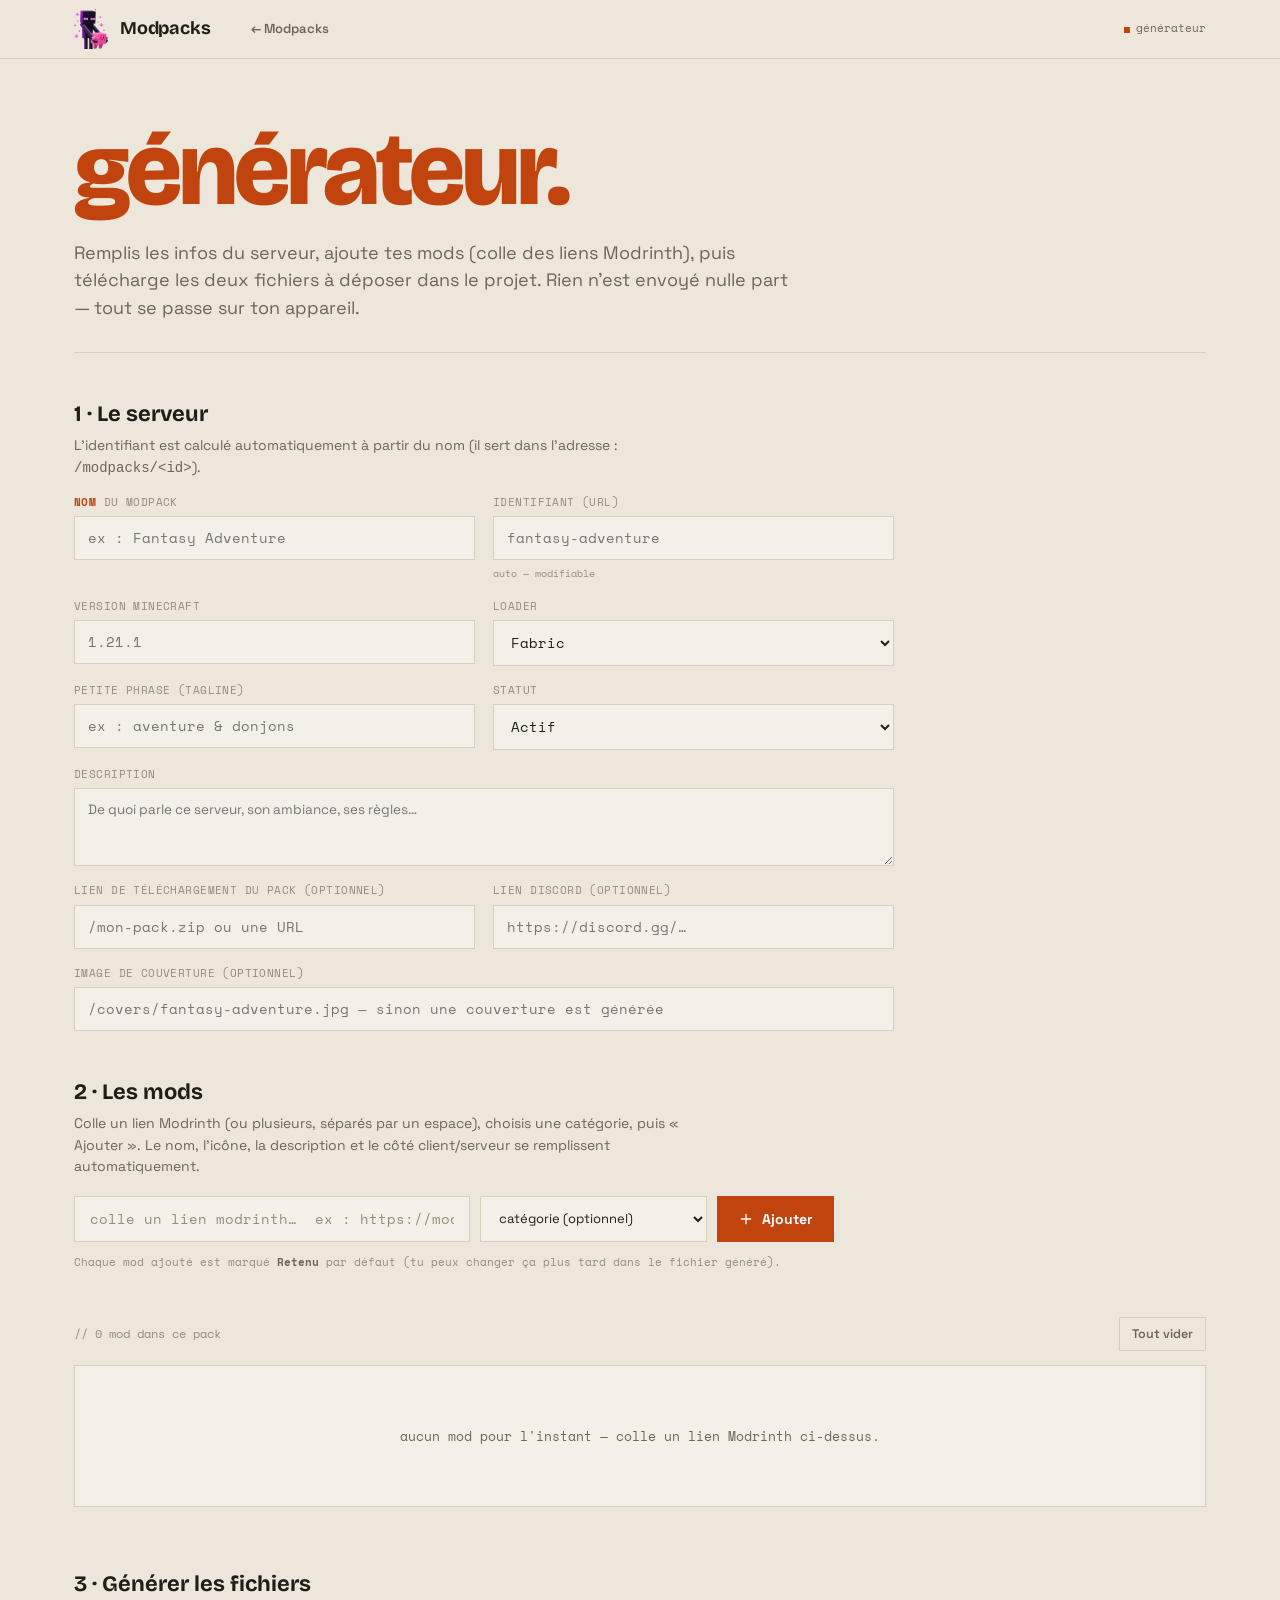
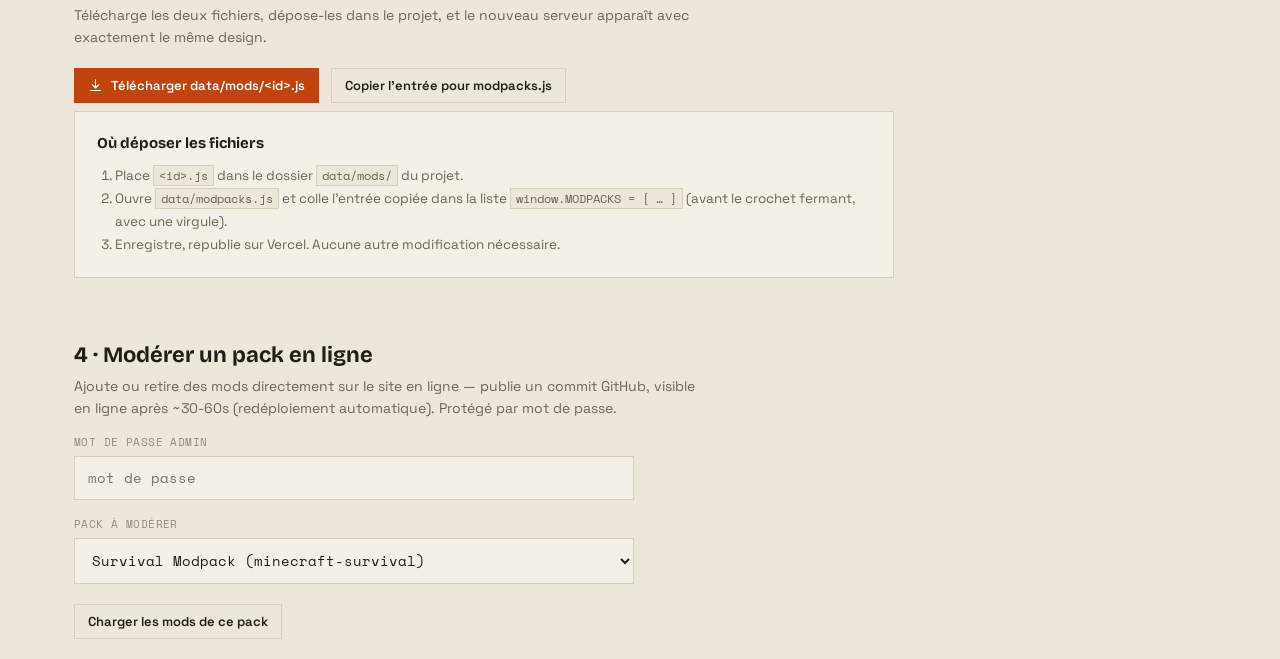
==== commit c0970c9e: "Remplace le logo du header par l'illustration Enderman + Kirby (recadree)" ====
--- a/admin.html
+++ b/admin.html
@@ -44,7 +44,7 @@
 </head>
 <body>
 <header class="top"><div class="wrap">
-  <a href="/" class="mark" aria-label="Accueil"></a>
+  <a href="/" aria-label="Accueil"><img src="/assets/logo.png" alt="" class="mark" width="34" height="40"></a>
   <a href="/" class="word" style="text-decoration:none">Modpacks</a>
   <nav class="nav"><a href="/">← Modpacks</a></nav>
   <div class="hgroup"><span class="meta"><span>générateur</span></span></div>
--- a/assets/style.css
+++ b/assets/style.css
@@ -36,9 +36,7 @@
   header.top{border-bottom:1px solid var(--line);background:var(--paper);
     position:sticky;top:env(safe-area-inset-top,0px);z-index:30}
   .top .wrap{display:flex;align-items:center;gap:12px;height:58px}
-  .mark{width:16px;height:16px;flex:none;background:
-    conic-gradient(var(--accent) 0 25%,transparent 0 50%,var(--accent) 0 75%,transparent 0);
-    background-color:var(--ink);}
+  .mark{width:34px;height:40px;flex:none;object-fit:contain;display:block}
   .word{font-family:var(--disp);font-weight:700;font-size:18px;letter-spacing:-.01em}
   .top .meta{margin-left:auto;font-family:var(--mono);font-size:11px;color:var(--ink-soft);
     display:flex;gap:14px}
@@ -191,6 +189,7 @@
   .mybar .c{font-family:var(--mono);font-size:11.5px;color:var(--ink-faint);margin-right:auto}
   .mini{font-family:var(--body);font-weight:600;font-size:12.5px;color:var(--ink-soft);cursor:pointer;
     background:transparent;border:1px solid var(--line);padding:8px 12px;transition:.12s}
+  a.mini{display:inline-block;text-decoration:none;white-space:nowrap}
   .mini:hover{border-color:var(--ink-soft);color:var(--ink)}
   .mini.danger:hover{border-color:var(--bad);color:var(--bad)}
   .card .rm{position:absolute;top:10px;right:10px;width:24px;height:24px;display:grid;place-items:center;
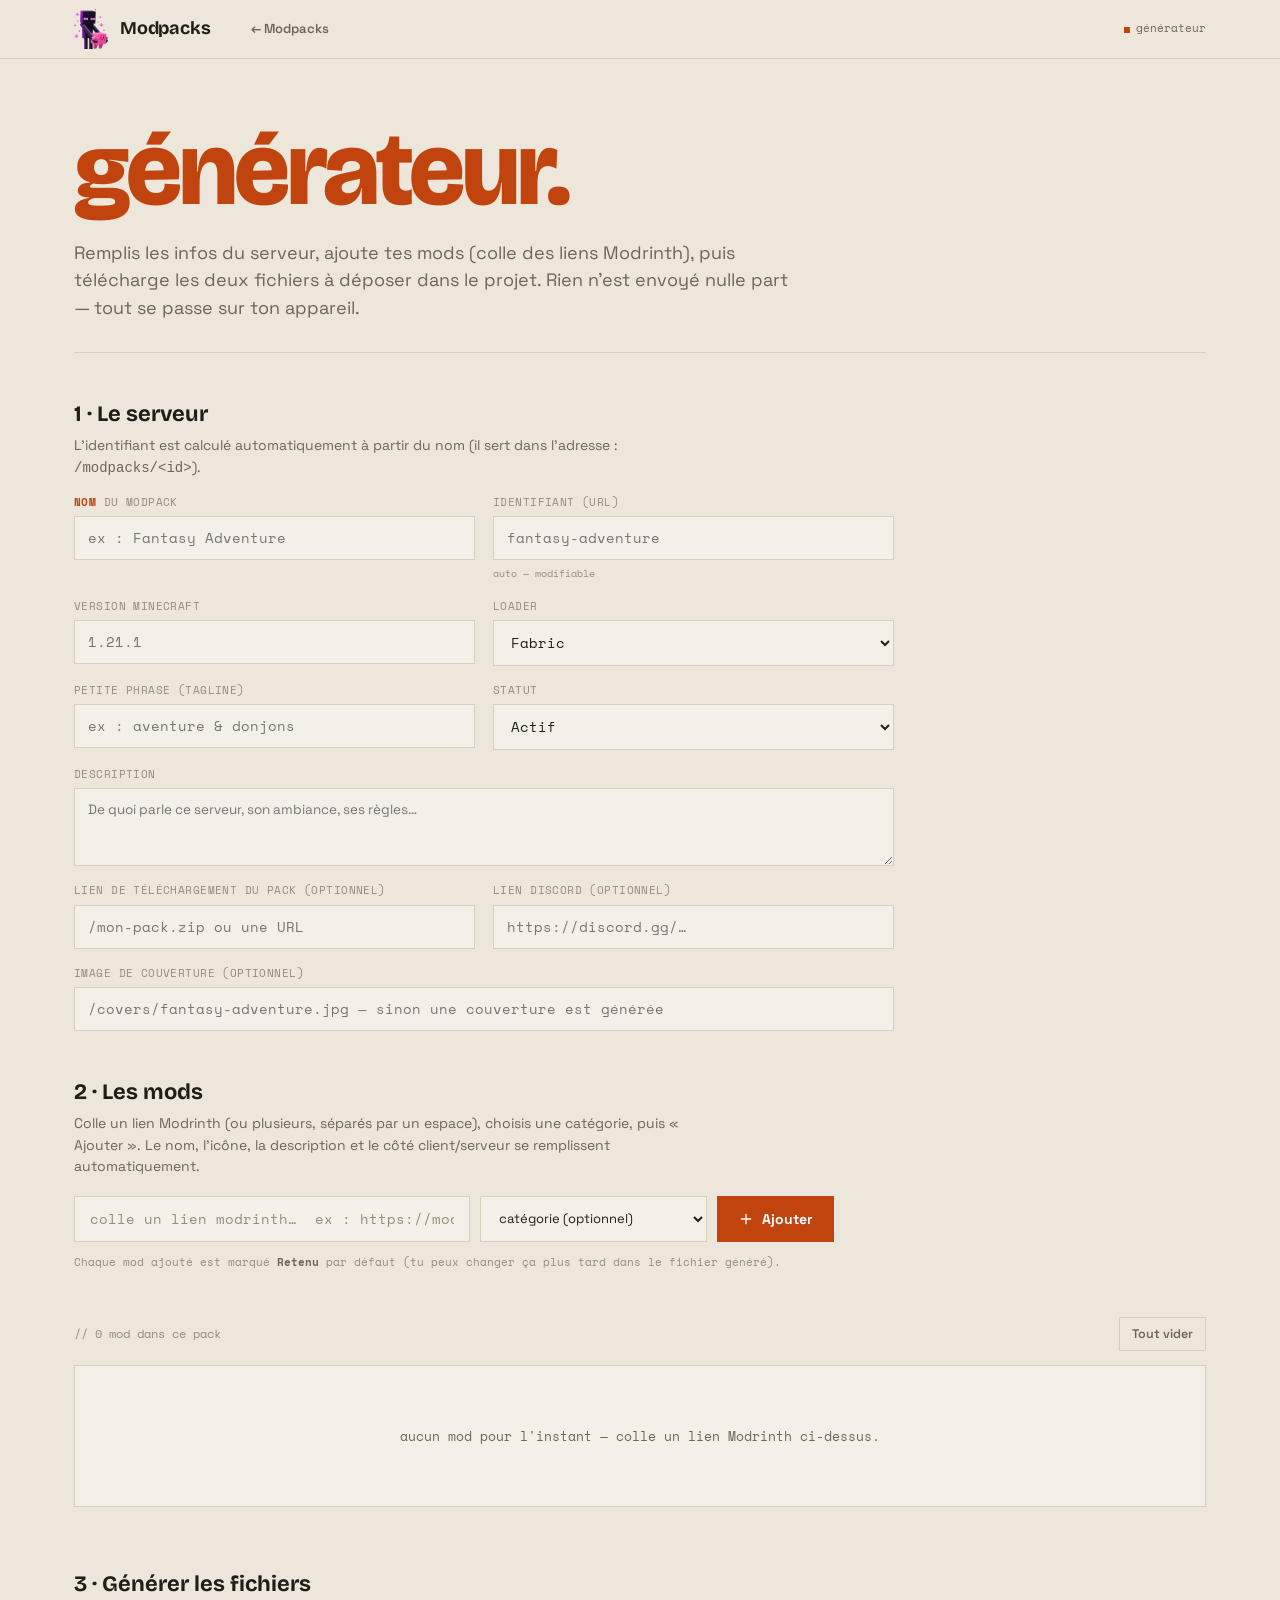
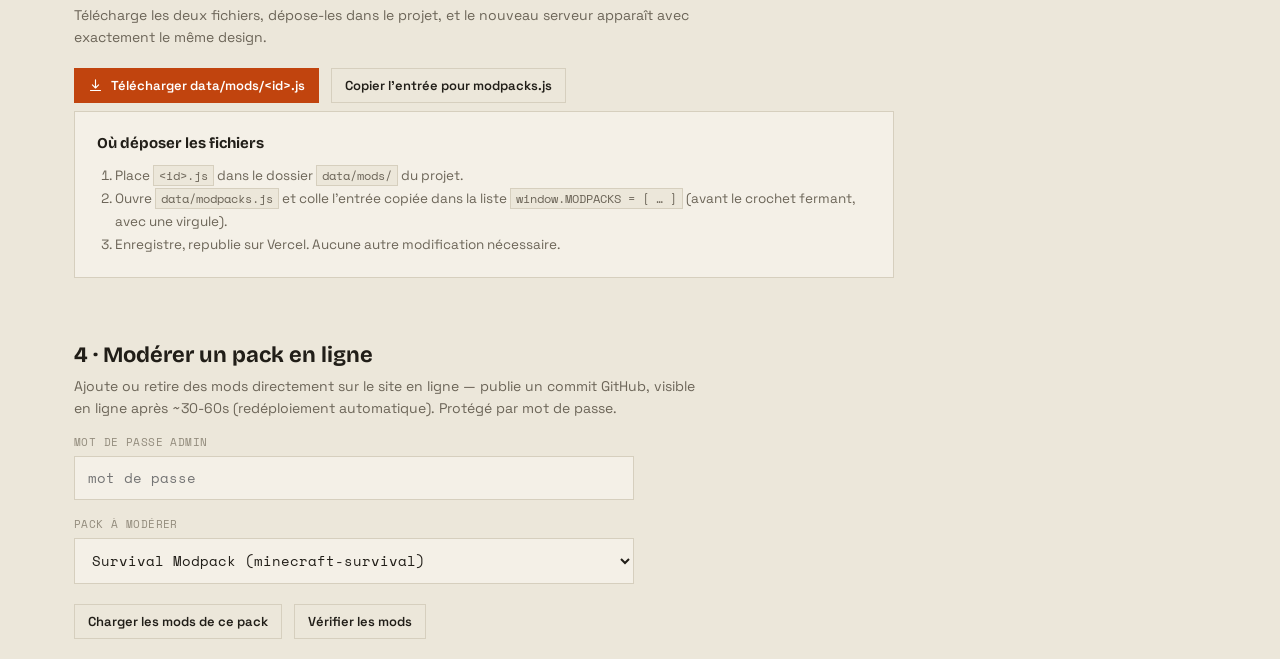
==== commit 56520cc1: "Systeme de resolution Modrinth (versions compatibles, dependances, ZIP dynamique, verification)" ====
--- a/admin.html
+++ b/admin.html
@@ -107,10 +107,15 @@
     <div class="field wide"><label>Mot de passe admin</label><input id="ad-pw" type="password" placeholder="mot de passe" autocomplete="off"></div>
     <div class="field wide"><label>Pack à modérer</label><select id="ad-pack"></select></div>
   </div>
-  <div class="gen-row"><button class="dl-btn ghost" id="ad-load">Charger les mods de ce pack</button></div>
+  <div class="gen-row">
+    <button class="dl-btn ghost" id="ad-load">Charger les mods de ce pack</button>
+    <button class="dl-btn ghost" id="ad-verify" hidden>Vérifier les mods</button>
+  </div>
   <p class="err" id="ad-err"></p>
+  <pre id="ad-report" class="howto" style="display:none;font-family:var(--mono);font-size:12.5px;line-height:1.8;white-space:pre-wrap;max-width:820px"></pre>
 
   <div id="ad-panel" hidden>
+    <p class="secsub" style="margin-top:0">Colle un lien Modrinth (le mod doit être compatible avec <b id="ad-cfg"></b> — sinon il ne sera pas ajouté). Les dépendances obligatoires sont ajoutées automatiquement.</p>
     <div class="addbar">
       <div class="f"><input id="ad-url" type="text" placeholder="colle un lien modrinth pour ajouter un mod…" autocomplete="off" spellcheck="false"></div>
       <select id="ad-cat" aria-label="catégorie"></select>
@@ -125,6 +130,7 @@
 <button id="totop" aria-label="Revenir en haut"><svg viewBox="0 0 24 24" fill="none" stroke="currentColor" stroke-width="2" stroke-linecap="round" stroke-linejoin="round"><path d="M12 19V5"/><path d="M6 11l6-6 6 6"/></svg></button>
 
 <script src="/data/modpacks.js"></script>
+<script src="/assets/modrinth.js"></script>
 <script>
 (function(){
   var CATS=window.CATEGORIES||[], CATC=window.CATEGORY_COLORS||{};
@@ -178,11 +184,13 @@
     var icon=iconHTML(it.icon,col,emoji,it.slug);
     var type=(it.type&&it.type!=='mod')?'<span class="dot">·</span><span>'+esc(it.type)+'</span>':'';
     var side=it.side?'<span class="dot">·</span><span>'+esc(it.side.toLowerCase())+'</span>':'';
-    var catname=it.cat||'non classé';
+    var catname=it.cat||(it.autoAdded?'dépendance':'non classé');
+    var ver=it.mver?'<p class="cdep" style="opacity:.8"><b>'+esc((it.ld||'')+' '+(it.mcv||''))+'</b> — v'+esc(it.mver)+' <span style="color:var(--ok)">✓ compatible</span></p>':'';
+    var reqby=it.reqBy?'<p class="cdep"><b>requis par</b> — '+esc(it.reqBy)+'</p>':'';
     return '<article class="card"><button class="rm" title="Retirer" data-i="'+idx+'">✕</button>'+
       '<div class="ctop"><div class="icon">'+icon+'</div><div style="min-width:0;flex:1">'+
       '<div class="cname">'+esc(it.name)+'</div><div class="cmeta"><span class="sw" style="background:'+col+'"></span><span>'+esc(catname)+'</span>'+type+side+'</div></div>'+
-      '<span class="status ok">Retenu</span></div><p class="cdesc">'+esc(it.desc||'')+'</p>'+
+      '<span class="status ok">Retenu</span></div><p class="cdesc">'+esc(it.desc||'')+'</p>'+ver+reqby+
       '<a class="go" href="'+esc(it.url)+'" target="_blank" rel="noopener">Voir sur Modrinth <span class="ar">↗</span></a></article>';
   }
   function renderMods(){
@@ -194,23 +202,45 @@
   myGrid.addEventListener('click',function(e){var b=e.target.closest('.rm');if(!b)return;draft.mods.splice(+b.dataset.i,1);saveDraft();renderMods();});
 
   function addOne(raw){
-    var slug=slugFrom(raw);if(!slug)return Promise.resolve(false);
-    if(draft.mods.some(function(x){return x.slug.toLowerCase()===slug.toLowerCase();}))return Promise.resolve(true);
-    var cat=catSel.value||'';
-    var it={slug:slug,name:pretty(slug),desc:'',type:'mod',side:'',cat:cat,url:'https://modrinth.com/mod/'+slug,icon:''};
-    return fetch('https://api.modrinth.com/v2/project/'+encodeURIComponent(slug)).then(function(r){if(!r.ok)throw 0;return r.json();}).then(function(j){
-      it.name=j.title||it.name;it.desc=j.description||'';it.type=j.project_type||'mod';it.icon=j.icon_url||'';
-      it.side=sideLabel(j.client_side,j.server_side);it.url='https://modrinth.com/'+(j.project_type||'mod')+'/'+(j.slug||slug);
-      draft.mods.push(it);saveDraft();renderMods();return true;
-    }).catch(function(){draft.mods.push(it);saveDraft();renderMods();return false;});
+    var target=Modrinth.parseInput(raw);if(!target)return Promise.resolve({ok:false});
+    var mc=document.getElementById('f-mc').value.trim();
+    var loader=(document.getElementById('f-loader').value||'').toLowerCase();
+    if(!mc||!loader)return Promise.resolve({ok:false,error:"renseigne d'abord la version Minecraft et le loader du serveur (section 1)."});
+    var existingSlugs=draft.mods.map(function(m){return m.slug.toLowerCase();});
+    return Modrinth.resolveWithDeps(target,mc,loader,{existingSlugs:existingSlugs}).then(function(results){
+      var added=[],errors=[];
+      results.forEach(function(r){
+        if(!r.ok){errors.push((r.project&&r.project.title||r.target)+' — '+r.error);return;}
+        var p=r.project,v=r.version,f=r.file;
+        if(draft.mods.some(function(m){return m.slug.toLowerCase()===p.slug.toLowerCase();}))return;
+        draft.mods.push({
+          slug:p.slug,name:p.title,desc:p.description||'',type:p.project_type||'mod',
+          side:Modrinth.sideLabel(p.client_side,p.server_side),icon:p.icon_url||'',
+          url:'https://modrinth.com/'+(p.project_type||'mod')+'/'+p.slug,
+          cat:r.requiredBy?'':(catSel.value||''),
+          mver:v.version_number,furl:f.url,fname:f.filename,fsize:f.size||null,vid:v.id,
+          mcv:mc,ld:loader,autoAdded:!!r.requiredBy,reqBy:r.requiredBy||null
+        });
+        added.push(p.title+(r.requiredBy?' (dépendance)':''));
+      });
+      saveDraft();renderMods();
+      return {ok:added.length>0,added:added,errors:errors};
+    }).catch(function(){return {ok:false,error:'Modrinth indisponible — réessaie.'};});
   }
   function addFromInput(){
     var raw=urlIn.value.trim();if(!raw){urlIn.focus();return;}
-    var parts=raw.split(/[\s,]+/).filter(Boolean);addBtn.disabled=true;errEl.textContent='';
-    var chain=Promise.resolve(false);
-    parts.forEach(function(p){chain=chain.then(function(any){return addOne(p).then(function(r){return any||r;});});});
-    chain.then(function(anyOk){addBtn.disabled=false;urlIn.value='';urlIn.focus();
-      if(!anyOk)errEl.textContent="ajouté depuis le lien, mais les infos Modrinth n'ont pas pu être chargées ici — sur le site en ligne elles se rempliront toutes seules.";});
+    var parts=raw.split(/[\s,]+/).filter(Boolean);addBtn.disabled=true;errEl.textContent='résolution via Modrinth…';
+    var chain=Promise.resolve({added:[],errors:[]});
+    parts.forEach(function(p){chain=chain.then(function(acc){return addOne(p).then(function(r){
+      if(r.error)acc.errors.push(r.error);
+      if(r.added)acc.added=acc.added.concat(r.added);
+      if(r.errors)acc.errors=acc.errors.concat(r.errors);
+      return acc;
+    });});});
+    chain.then(function(acc){addBtn.disabled=false;urlIn.value='';urlIn.focus();
+      if(acc.errors.length)errEl.textContent=(acc.added.length?acc.added.length+' ajouté(s). ':'')+'Erreurs : '+acc.errors.join(' · ');
+      else errEl.textContent=acc.added.length?acc.added.length+' mod(s) ajouté(s) (dépendances incluses).':'';
+    });
   }
   addBtn.addEventListener('click',addFromInput);
   urlIn.addEventListener('keydown',function(e){if(e.key==='Enter')addFromInput();});
@@ -220,7 +250,9 @@
   function getId(){return (idEl.value.trim()||slugify(nameEl.value)||'mon-modpack');}
   function toModShape(it){
     var emoji=(CATS.filter(function(c){return c.name===it.cat;})[0]||{}).emoji||'🧩';
-    return {n:it.name,c:it.cat||'',e:emoji,d:it.desc||'',v:'',s:it.side||'',st:'Retenu',dep:'',u:it.url,sl:it.slug,t:it.type||'mod',i:it.icon||null};
+    return {n:it.name,c:it.cat||'',e:emoji,d:it.desc||'',v:'',s:it.side||'',st:'Retenu',dep:'',u:it.url,sl:it.slug,t:it.type||'mod',i:it.icon||null,
+      mver:it.mver||null,furl:it.furl||null,fname:it.fname||null,fsize:it.fsize||null,vid:it.vid||null,
+      mcv:it.mcv||null,ld:it.ld||null,autoAdded:!!it.autoAdded,reqBy:it.reqBy||null};
   }
   function download(filename,text){
     var blob=new Blob([text],{type:'text/javascript'});
@@ -265,11 +297,13 @@
     var PACKS=window.MODPACKS||[];
     var pwEl=document.getElementById('ad-pw'), packSel=document.getElementById('ad-pack');
     var loadBtn=document.getElementById('ad-load'), errEl=document.getElementById('ad-err');
+    var verifyBtn=document.getElementById('ad-verify'), reportEl=document.getElementById('ad-report');
     var panel=document.getElementById('ad-panel'), grid=document.getElementById('ad-grid');
+    var cfgEl=document.getElementById('ad-cfg');
     var catSel=document.getElementById('ad-cat'), stSel=document.getElementById('ad-st');
     var urlIn=document.getElementById('ad-url'), addBtn=document.getElementById('ad-add'), addErr=document.getElementById('ad-add-err');
     if(!packSel) return;
-    var currentId='', currentList=[], editingSlug=null;
+    var currentId='', currentList=[], editingSlug=null, currentPack=null;
 
     packSel.innerHTML=PACKS.map(function(p){return '<option value="'+esc(p.id)+'">'+esc(p.name)+' ('+esc(p.id)+')</option>';}).join('');
     catSel.innerHTML='<option value="">catégorie (optionnel)</option>'+CATS.map(function(c){return '<option value="'+esc(c.name)+'">'+c.emoji+' '+esc(c.name)+'</option>';}).join('');
@@ -292,11 +326,13 @@
     function modCard(m){
       var col=CATC[m.c]||'#8b8f96', emoji=m.e||'🧩';
       var icon=iconHTML(m.i,col,emoji,m.sl);
+      var ver=m.mver?'<p class="cdep" style="opacity:.8"><b>'+esc((m.ld||'')+' '+(m.mcv||''))+'</b> — v'+esc(m.mver)+' <span style="color:var(--ok)">✓ compatible</span></p>':'';
+      var reqby=m.reqBy?'<p class="cdep"><b>requis par</b> — '+esc(m.reqBy)+'</p>':'';
       return '<article class="card"><button class="rm rm-edit" title="Modifier" data-edit-sl="'+esc(m.sl)+'">✎</button>'+
         '<button class="rm rm-del" title="Supprimer" data-sl="'+esc(m.sl)+'">✕</button>'+
         '<div class="ctop"><div class="icon">'+icon+'</div><div style="min-width:0;flex:1">'+
         '<div class="cname">'+esc(m.n)+'</div><div class="cmeta"><span class="sw" style="background:'+col+'"></span><span>'+esc(m.c)+'</span></div></div></div>'+
-        '<p class="cdesc">'+esc(m.d||'')+'</p>'+
+        '<p class="cdesc">'+esc(m.d||'')+'</p>'+ver+reqby+
         '<a class="go" href="'+esc(m.u)+'" target="_blank" rel="noopener">Voir sur Modrinth <span class="ar">↗</span></a></article>';
     }
     function editFormHTML(m){
@@ -317,10 +353,34 @@
     }
 
     loadBtn.addEventListener('click',function(){
-      errEl.textContent='';panel.hidden=true;
+      errEl.textContent='';panel.hidden=true;reportEl.style.display='none';verifyBtn.hidden=true;
       if(!pwEl.value){errEl.textContent='entre le mot de passe admin.';return;}
-      currentId=packSel.value;loadBtn.disabled=true;
-      loadPackList(currentId,function(list){loadBtn.disabled=false;currentList=list.slice();panel.hidden=false;renderGrid();});
+      currentId=packSel.value;
+      currentPack=PACKS.filter(function(p){return p.id===currentId;})[0]||null;
+      loadBtn.disabled=true;
+      loadPackList(currentId,function(list){
+        loadBtn.disabled=false;currentList=list.slice();panel.hidden=false;renderGrid();
+        if(currentPack){
+          cfgEl.textContent='Minecraft '+(currentPack.mcVersion||'?')+' + '+(currentPack.loader||'?');
+          verifyBtn.hidden=false;
+        } else {
+          cfgEl.textContent='(config introuvable)';
+        }
+      });
+    });
+
+    verifyBtn.addEventListener('click',function(){
+      if(!currentPack){errEl.textContent="config du pack introuvable (mcVersion/loader manquants dans modpacks.js).";return;}
+      var mc=currentPack.mcVersion, loader=(currentPack.loader||'').toLowerCase();
+      verifyBtn.disabled=true;reportEl.style.display='block';reportEl.textContent='Vérification de '+currentList.length+' mods en cours…';
+      Modrinth.verifyPack(currentList,mc,loader,5).then(function(results){
+        verifyBtn.disabled=false;
+        var icons={ok:'✓',info:'ℹ',warn:'⚠',error:'⚠'};
+        var lines=results.map(function(r){return icons[r.status]+' '+r.name+' — '+r.message;});
+        var okCount=results.filter(function(r){return r.status==='ok';}).length;
+        var errCount=results.filter(function(r){return r.status==='error';}).length;
+        reportEl.textContent='// '+okCount+'/'+results.length+' compatibles, '+errCount+' problème(s)\n\n'+lines.join('\n');
+      }).catch(function(){verifyBtn.disabled=false;reportEl.textContent='Modrinth indisponible — réessaie plus tard.';});
     });
 
     grid.addEventListener('click',function(e){
@@ -368,18 +428,45 @@
       var raw=urlIn.value.trim();if(!raw){urlIn.focus();return;}
       if(!pwEl.value){addErr.textContent='entre le mot de passe admin.';return;}
       if(!currentId){addErr.textContent="charge un pack d'abord.";return;}
-      var slug=slugFrom(raw);if(!slug)return;
-      if(currentList.some(function(m){return (m.sl||'').toLowerCase()===slug.toLowerCase();})){addErr.textContent='ce mod est déjà dans la liste.';return;}
-      addBtn.disabled=true;addErr.textContent='';
-      fetch('https://api.modrinth.com/v2/project/'+encodeURIComponent(slug)).then(function(r){if(!r.ok)throw 0;return r.json();}).then(function(j){
-        var emoji=(CATS.filter(function(c){return c.name===catSel.value;})[0]||{}).emoji||'🧩';
-        var mod={n:j.title||pretty(slug),c:catSel.value||'',e:emoji,d:j.description||'',v:'',s:sideLabel(j.client_side,j.server_side),
-          st:stSel.value||'À tester',dep:'',u:'https://modrinth.com/'+(j.project_type||'mod')+'/'+(j.slug||slug),sl:j.slug||slug,t:j.project_type||'mod',i:j.icon_url||null};
-        return api({action:'add',packId:currentId,mod:mod}).then(function(res){
+      if(!currentPack||!currentPack.mcVersion||!currentPack.loader){addErr.textContent="config du pack introuvable (mcVersion/loader).";return;}
+      var mc=currentPack.mcVersion, loader=currentPack.loader.toLowerCase();
+      var targets=raw.split(/[\s,]+/).filter(Boolean).map(Modrinth.parseInput).filter(Boolean);
+      if(!targets.length)return;
+
+      addBtn.disabled=true;addErr.textContent='résolution via Modrinth ('+mc+' + '+loader+')…';
+
+      var existingSlugs=currentList.map(function(m){return (m.sl||'').toLowerCase();});
+      var chain=Promise.resolve([]);
+      targets.forEach(function(t){
+        chain=chain.then(function(acc){
+          return Modrinth.resolveWithDeps(t,mc,loader,{existingSlugs:existingSlugs.concat(acc.map(function(m){return m.sl.toLowerCase();}))})
+            .then(function(results){return acc.concat(results);});
+        });
+      });
+
+      chain.then(function(results){
+        var toAdd=[],errors=[];
+        results.forEach(function(r){
+          if(!r.ok){errors.push((r.project&&r.project.title||r.target)+' — '+r.error);return;}
+          var p=r.project,v=r.version,f=r.file;
+          if(toAdd.some(function(m){return m.sl.toLowerCase()===p.slug.toLowerCase();}))return;
+          var emoji=(CATS.filter(function(c){return c.name===catSel.value;})[0]||{}).emoji||'🧩';
+          toAdd.push({
+            n:p.title,c:r.requiredBy?'':(catSel.value||''),e:emoji,d:p.description||'',v:'',
+            s:Modrinth.sideLabel(p.client_side,p.server_side),st:r.requiredBy?'Retenu':(stSel.value||'À tester'),
+            dep:'',u:'https://modrinth.com/'+(p.project_type||'mod')+'/'+p.slug,sl:p.slug,t:p.project_type||'mod',i:p.icon_url||null,
+            mver:v.version_number,furl:f.url,fname:f.filename,fsize:f.size||null,vid:v.id,
+            mcv:mc,ld:loader,autoAdded:!!r.requiredBy,reqBy:r.requiredBy||null
+          });
+        });
+        if(!toAdd.length){addErr.textContent='rien à ajouter. Erreurs : '+(errors.join(' · ')||'aucune correspondance.');addBtn.disabled=false;return;}
+        return api({action:'addBatch',packId:currentId,mods:toAdd}).then(function(res){
+          addBtn.disabled=false;
           if(!res.ok){addErr.textContent='erreur : '+(res.body&&res.body.error||res.status);return;}
-          currentList.push(mod);urlIn.value='';renderGrid();
-        });
-      }).catch(function(){addErr.textContent='mod introuvable sur modrinth — vérifie le lien.';}).finally(function(){addBtn.disabled=false;});
+          currentList=currentList.concat(toAdd);urlIn.value='';renderGrid();
+          addErr.textContent=toAdd.length+' mod(s) ajouté(s)'+(errors.length?' — erreurs : '+errors.join(' · '):'')+'.';
+        });
+      }).catch(function(){addBtn.disabled=false;addErr.textContent='Modrinth indisponible — réessaie.';});
     });
   })();
 })();
--- a/assets/style.css
+++ b/assets/style.css
@@ -146,6 +146,7 @@
     text-decoration:none;color:var(--accent-ink);background:var(--accent);border:1px solid var(--accent);
     padding:8px 13px;white-space:nowrap;transition:filter .12s}
   .dl-btn:hover{filter:brightness(1.06)}
+  .dl-btn.loading{pointer-events:none;filter:brightness(.9);cursor:wait}
   .dl-btn svg{width:15px;height:15px;flex:none}
   #totop{position:fixed;right:calc(20px + env(safe-area-inset-right,0px));
     bottom:calc(20px + env(safe-area-inset-bottom,0px));width:44px;height:44px;display:grid;place-items:center;
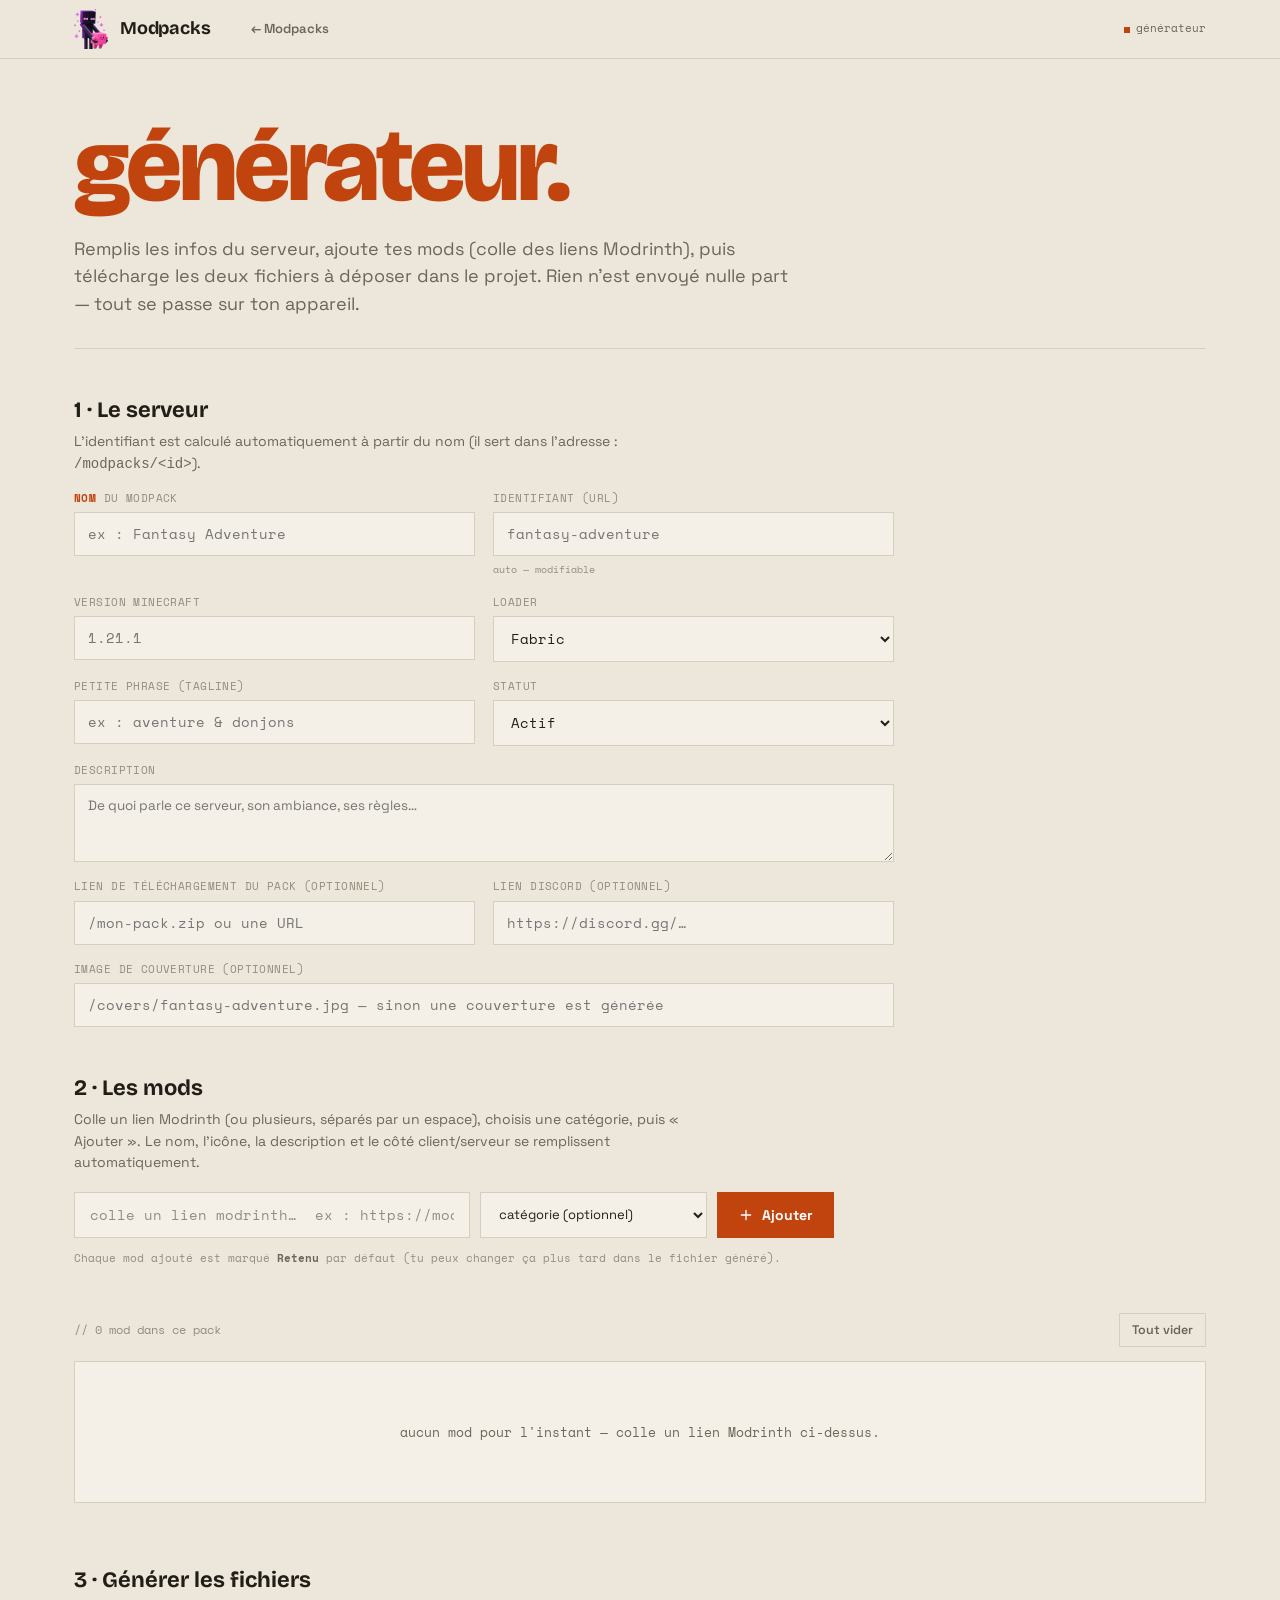
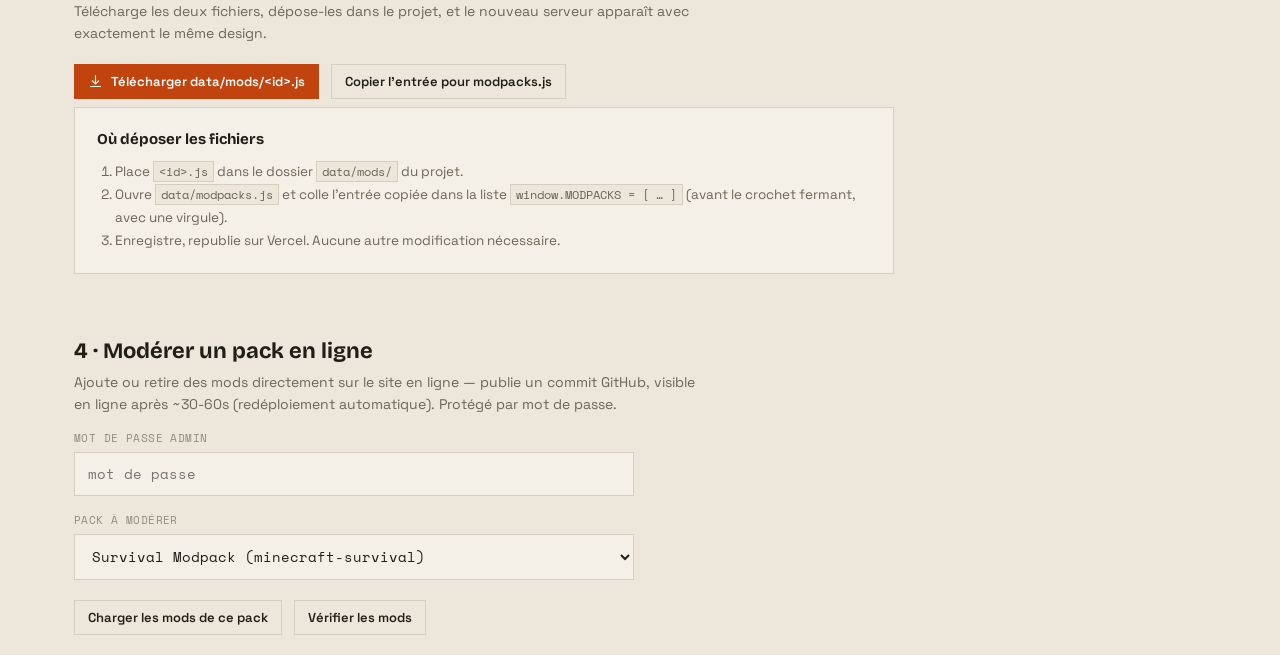
==== commit 2d71df4f: "Audit fiabilité : corrige bugs responsive, sécurité, Modrinth et robustesse Bugs corrigés : - Débord" ====
--- a/admin.html
+++ b/admin.html
@@ -6,6 +6,7 @@
 <title>Générateur de modpack</title>
 <link rel="preconnect" href="https://fonts.googleapis.com">
 <link rel="preconnect" href="https://fonts.gstatic.com" crossorigin>
+<link rel="icon" type="image/png" href="/assets/logo.png">
 <link href="https://fonts.googleapis.com/css2?family=Bricolage+Grotesque:opsz,wght@12..96,400..800&family=Space+Grotesk:wght@400;500;600;700&family=Space+Mono:wght@400;700&display=swap" rel="stylesheet">
 <link rel="stylesheet" href="/assets/style.css">
 <style>
@@ -153,8 +154,8 @@
     el.addEventListener('input',function(){draft.meta[k]=el.value;saveDraft();});
   });
   var nameEl=document.getElementById('f-name'), idEl=document.getElementById('f-id');
-  var idTouched=!!draft.meta.id;
-  idEl.addEventListener('input',function(){idTouched=true;});
+  var idTouched=!!draft.meta.idTouched;
+  idEl.addEventListener('input',function(){idTouched=true;draft.meta.idTouched=true;saveDraft();});
   nameEl.addEventListener('input',function(){ if(!idTouched){ idEl.value=slugify(nameEl.value); draft.meta.id=idEl.value; saveDraft(); } });
 
   /* ---- category select ---- */
@@ -164,10 +165,10 @@
   /* ---- icon helpers (Modrinth + emoji fallback) ---- */
   var inflight=0, queue=[];
   function loadIcons(){document.querySelectorAll('.ph[data-slug]').forEach(function(ph){var slug=ph.dataset.slug;if(!slug||ph.dataset.q)return;ph.dataset.q=1;queue.push({ph:ph,slug:slug});});pump();}
-  function pump(){while(inflight<6&&queue.length){var it=queue.shift();inflight++;(function(ph,slug){getIcon(slug).then(function(url){if(url&&ph.isConnected){var img=new Image();img.onload=function(){ph.outerHTML='<img src="'+url+'" alt="">';};img.src=url;}}).catch(function(){}).finally(function(){inflight--;pump();});})(it.ph,it.slug);}}
+  function pump(){while(inflight<6&&queue.length){var it=queue.shift();inflight++;(function(ph,slug){getIcon(slug).then(function(url){if(url&&ph.isConnected){var col=ph.dataset.col||'#8b8f96',emoji=ph.dataset.emoji||'🧩';var img=new Image();img.onload=function(){ph.outerHTML='<img src="'+esc(url)+'" alt="" data-col="'+esc(col)+'" data-emoji="'+esc(emoji)+'">';};img.src=url;}}).catch(function(){}).finally(function(){inflight--;pump();});})(it.ph,it.slug);}}
   function getIcon(slug){try{var c=localStorage.getItem('mr:'+slug);if(c)return Promise.resolve(c==='0'?null:c);}catch(e){}return fetch('https://api.modrinth.com/v2/project/'+encodeURIComponent(slug)).then(function(r){if(!r.ok)throw 0;return r.json();}).then(function(j){var url=j.icon_url||null;try{localStorage.setItem('mr:'+slug,url||'0');}catch(e){}return url;});}
-  function phTile(col,emoji,slug){return '<div class="ph" style="--pc:'+col+'"'+(slug?' data-slug="'+slug+'"':'')+'><span>'+(emoji||'🧩')+'</span></div>';}
-  function iconHTML(url,col,emoji,slug){if(url)return '<img src="'+url+'" alt="" loading="lazy" data-col="'+col+'" data-emoji="'+(emoji||'🧩')+'">';return phTile(col,emoji,slug);}
+  function phTile(col,emoji,slug){return '<div class="ph" style="--pc:'+esc(col)+'" data-col="'+esc(col)+'" data-emoji="'+esc(emoji||'🧩')+'"'+(slug?' data-slug="'+esc(slug)+'"':'')+'><span>'+(emoji||'🧩')+'</span></div>';}
+  function iconHTML(url,col,emoji,slug){if(url)return '<img src="'+esc(url)+'" alt="" loading="lazy" data-col="'+esc(col)+'" data-emoji="'+esc(emoji||'🧩')+'">';return phTile(col,emoji,slug);}
   document.addEventListener('error',function(e){var t=e.target;if(t&&t.tagName==='IMG'&&t.parentElement&&t.parentElement.classList.contains('icon')&&!t.dataset.fb){t.dataset.fb=1;t.outerHTML=phTile(t.dataset.col||'#8b8f96',t.dataset.emoji||'🧩','');}},true);
 
   /* ---- mods builder ---- */
@@ -188,7 +189,7 @@
     var ver=it.mver?'<p class="cdep" style="opacity:.8"><b>'+esc((it.ld||'')+' '+(it.mcv||''))+'</b> — v'+esc(it.mver)+' <span style="color:var(--ok)">✓ compatible</span></p>':'';
     var reqby=it.reqBy?'<p class="cdep"><b>requis par</b> — '+esc(it.reqBy)+'</p>':'';
     return '<article class="card"><button class="rm" title="Retirer" data-i="'+idx+'">✕</button>'+
-      '<div class="ctop"><div class="icon">'+icon+'</div><div style="min-width:0;flex:1">'+
+      '<div class="ctop"><div class="icon">'+icon+'</div><div style="min-width:120px;flex:1">'+
       '<div class="cname">'+esc(it.name)+'</div><div class="cmeta"><span class="sw" style="background:'+col+'"></span><span>'+esc(catname)+'</span>'+type+side+'</div></div>'+
       '<span class="status ok">Retenu</span></div><p class="cdesc">'+esc(it.desc||'')+'</p>'+ver+reqby+
       '<a class="go" href="'+esc(it.url)+'" target="_blank" rel="noopener">Voir sur Modrinth <span class="ar">↗</span></a></article>';
@@ -228,6 +229,7 @@
     }).catch(function(){return {ok:false,error:'Modrinth indisponible — réessaie.'};});
   }
   function addFromInput(){
+    if(addBtn.disabled)return;
     var raw=urlIn.value.trim();if(!raw){urlIn.focus();return;}
     var parts=raw.split(/[\s,]+/).filter(Boolean);addBtn.disabled=true;errEl.textContent='résolution via Modrinth…';
     var chain=Promise.resolve({added:[],errors:[]});
@@ -330,7 +332,7 @@
       var reqby=m.reqBy?'<p class="cdep"><b>requis par</b> — '+esc(m.reqBy)+'</p>':'';
       return '<article class="card"><button class="rm rm-edit" title="Modifier" data-edit-sl="'+esc(m.sl)+'">✎</button>'+
         '<button class="rm rm-del" title="Supprimer" data-sl="'+esc(m.sl)+'">✕</button>'+
-        '<div class="ctop"><div class="icon">'+icon+'</div><div style="min-width:0;flex:1">'+
+        '<div class="ctop"><div class="icon">'+icon+'</div><div style="min-width:120px;flex:1">'+
         '<div class="cname">'+esc(m.n)+'</div><div class="cmeta"><span class="sw" style="background:'+col+'"></span><span>'+esc(m.c)+'</span></div></div></div>'+
         '<p class="cdesc">'+esc(m.d||'')+'</p>'+ver+reqby+
         '<a class="go" href="'+esc(m.u)+'" target="_blank" rel="noopener">Voir sur Modrinth <span class="ar">↗</span></a></article>';
@@ -459,7 +461,7 @@
             mcv:mc,ld:loader,autoAdded:!!r.requiredBy,reqBy:r.requiredBy||null
           });
         });
-        if(!toAdd.length){addErr.textContent='rien à ajouter. Erreurs : '+(errors.join(' · ')||'aucune correspondance.');addBtn.disabled=false;return;}
+        if(!toAdd.length){addErr.textContent=errors.length?('rien à ajouter — erreurs : '+errors.join(' · ')):'déjà dans la liste (ou aucune dépendance manquante à ajouter).';addBtn.disabled=false;return;}
         return api({action:'addBatch',packId:currentId,mods:toAdd}).then(function(res){
           addBtn.disabled=false;
           if(!res.ok){addErr.textContent='erreur : '+(res.body&&res.body.error||res.status);return;}
--- a/assets/style.css
+++ b/assets/style.css
@@ -44,7 +44,7 @@
     background:var(--accent);vertical-align:middle}
 
   /* hero */
-  .hero{padding:64px 0 30px;border-bottom:1px solid var(--line)}
+  .hero{padding:60px 0 30px;border-bottom:1px solid var(--line)}
   .hero h1{font-family:var(--disp);font-weight:800;color:var(--accent);text-transform:lowercase;
     margin:0;font-size:clamp(46px,10.5vw,104px);line-height:.9;letter-spacing:-.03em}
   .lede{max-width:60ch;margin:22px 0 0;color:var(--ink-soft);font-size:clamp(15px,2.2vw,18px)}
@@ -102,10 +102,10 @@
 
   /* grid */
   .grid{display:grid;gap:1px;background:var(--line);border:1px solid var(--line);
-    grid-template-columns:repeat(auto-fill,minmax(300px,1fr));margin-bottom:60px}
+    grid-template-columns:repeat(auto-fill,minmax(min(300px,100%),1fr));margin-bottom:60px}
   .card{background:var(--card);padding:20px;display:flex;flex-direction:column;position:relative}
   .card:hover{background:var(--paper)}
-  .ctop{display:flex;gap:14px;align-items:flex-start;margin-bottom:13px}
+  .ctop{display:flex;gap:14px;align-items:flex-start;margin-bottom:13px;flex-wrap:wrap}
   .icon{width:54px;height:54px;flex:none;overflow:hidden;background:var(--paper);border:1px solid var(--line)}
   .icon img{width:100%;height:100%;object-fit:cover;display:block}
   .icon .ph{width:100%;height:100%;display:grid;place-items:center;font-family:var(--disp);font-weight:700;
@@ -126,14 +126,16 @@
   .cdep{font-family:var(--mono);font-size:10.5px;color:var(--ink-faint);margin:0 0 14px;line-height:1.5}
   .cdep b{color:var(--ink-soft);font-weight:700}
   .go{align-self:flex-start;margin-top:auto;font-family:var(--body);font-weight:600;font-size:13px;
-    text-decoration:none;color:var(--accent);border-bottom:1.5px solid var(--accent);padding-bottom:1px}
+    text-decoration:none;color:var(--accent);border-bottom:1.5px solid var(--accent);padding-bottom:1px;
+    transition:color .18s ease,border-color .18s ease}
   .go:hover{color:var(--ink);border-color:var(--ink)}
-  .go .ar{font-family:var(--mono)}
+  .go .ar{font-family:var(--mono);display:inline-block;transition:transform .18s ease}
+  .go:hover .ar{transform:translate(2px,-2px)}
   .empty{grid-column:1/-1;background:var(--card);text-align:center;color:var(--ink-soft);padding:60px 20px;
     font-family:var(--mono);font-size:13px}
 
-  footer{border-top:1px solid var(--line);padding:22px 0 40px;font-family:var(--mono);
-    font-size:11px;color:var(--ink-faint)}
+  footer{border-top:1px solid var(--line);font-family:var(--mono);font-size:11px;color:var(--ink-faint)}
+  footer.wrap{padding-top:28px;padding-bottom:calc(72px + env(safe-area-inset-bottom,0px))}
   @media (max-width:560px){
     .top .meta{display:none}.hero{padding:44px 0 24px}.flabel{width:100%;margin-bottom:-3px}
   }
@@ -144,25 +146,31 @@
   .hgroup{margin-left:auto;display:flex;align-items:center;gap:16px}
   .dl-btn{display:inline-flex;align-items:center;gap:8px;font-family:var(--body);font-weight:600;font-size:13px;
     text-decoration:none;color:var(--accent-ink);background:var(--accent);border:1px solid var(--accent);
-    padding:8px 13px;white-space:nowrap;transition:filter .12s}
-  .dl-btn:hover{filter:brightness(1.06)}
+    padding:8px 13px;white-space:nowrap;transition:filter .2s ease,transform .2s ease,box-shadow .2s ease}
+  .dl-btn:hover{filter:brightness(1.08);transform:translateY(-1px);box-shadow:0 6px 16px rgba(0,0,0,.16)}
+  .dl-btn:active{transform:translateY(0);filter:brightness(1.02);box-shadow:none}
   .dl-btn.loading{pointer-events:none;filter:brightness(.9);cursor:wait}
-  .dl-btn svg{width:15px;height:15px;flex:none}
+  .dl-btn svg{width:15px;height:15px;flex:none;transition:transform .2s ease}
+  #dl:hover svg,.m-dl:hover svg{transform:translateY(1.5px)}
+  #addBtn:hover svg,#newBtn:hover svg{transform:scale(1.12)}
   #totop{position:fixed;right:calc(20px + env(safe-area-inset-right,0px));
     bottom:calc(20px + env(safe-area-inset-bottom,0px));width:44px;height:44px;display:grid;place-items:center;
     cursor:pointer;z-index:40;background:var(--card);color:var(--ink);border:1px solid var(--line);
     opacity:0;visibility:hidden;transform:translateY(8px);transition:.18s}
   #totop.show{opacity:1;visibility:visible;transform:none}
-  #totop:hover{border-color:var(--accent);color:var(--accent)}
+  #totop.show:hover{border-color:var(--accent);color:var(--accent);transform:translateY(-2px)}
   #totop svg{width:20px;height:20px}
   @media (max-width:480px){.dl-btn .t{display:none}.dl-btn{padding:8px 10px}}
 
   /* ---- nav + views + emoji placeholder + builder ---- */
   .nav{display:flex;gap:4px;margin-left:16px}
-  .nav a{font-family:var(--body);font-weight:600;font-size:13px;text-decoration:none;color:var(--ink-soft);
-    padding:7px 11px;border:1px solid transparent;transition:.12s;white-space:nowrap}
+  .nav a{position:relative;font-family:var(--body);font-weight:600;font-size:13px;text-decoration:none;color:var(--ink-soft);
+    padding:7px 11px;border:1px solid transparent;transition:color .18s ease,border-color .18s ease;white-space:nowrap}
   .nav a:hover{color:var(--ink)}
   .nav a[aria-current="page"]{color:var(--accent);border-color:var(--line)}
+  .nav a::after{content:"";position:absolute;left:11px;right:11px;bottom:3px;height:1.5px;background:var(--accent);
+    transform:scaleX(0);transform-origin:center;transition:transform .18s ease}
+  .nav a:hover::after{transform:scaleX(1)}
   body[data-view="creer"] .dl-btn{display:none}
 
   .icon .ph{background:color-mix(in srgb,var(--pc,#8b8f96) 22%,var(--card));font-size:25px;line-height:1;color:transparent}
@@ -180,8 +188,11 @@
   .addbar select:focus{border-color:var(--accent);outline:none}
   .add-btn{display:inline-flex;align-items:center;justify-content:center;gap:8px;font-family:var(--body);
     font-weight:700;font-size:14px;color:var(--accent-ink);background:var(--accent);border:1px solid var(--accent);
-    padding:0 20px;height:46px;cursor:pointer;white-space:nowrap;transition:filter .12s}
-  .add-btn:hover{filter:brightness(1.06)}
+    padding:0 20px;height:46px;cursor:pointer;white-space:nowrap;transition:filter .2s ease,transform .2s ease,box-shadow .2s ease}
+  .add-btn:hover{filter:brightness(1.08);transform:translateY(-1px);box-shadow:0 6px 16px rgba(0,0,0,.16)}
+  .add-btn:active{transform:translateY(0);filter:brightness(1.02);box-shadow:none}
+  .add-btn svg{transition:transform .2s ease}
+  .add-btn:hover svg{transform:scale(1.12)}
   .add-btn[disabled]{opacity:.6;cursor:progress}
   .hint{font-family:var(--mono);font-size:11px;color:var(--ink-faint);margin:12px 0 0;max-width:760px;line-height:1.6}
   .hint b{color:var(--ink-soft)}
@@ -189,14 +200,15 @@
   .mybar{display:flex;align-items:center;gap:10px;flex-wrap:wrap;padding:24px 0 14px}
   .mybar .c{font-family:var(--mono);font-size:11.5px;color:var(--ink-faint);margin-right:auto}
   .mini{font-family:var(--body);font-weight:600;font-size:12.5px;color:var(--ink-soft);cursor:pointer;
-    background:transparent;border:1px solid var(--line);padding:8px 12px;transition:.12s}
+    background:transparent;border:1px solid var(--line);padding:8px 12px;transition:border-color .2s ease,color .2s ease,transform .2s ease}
   a.mini{display:inline-block;text-decoration:none;white-space:nowrap}
-  .mini:hover{border-color:var(--ink-soft);color:var(--ink)}
+  .mini:hover{border-color:var(--ink-soft);color:var(--ink);transform:translateY(-1px)}
+  .mini:active{transform:translateY(0)}
   .mini.danger:hover{border-color:var(--bad);color:var(--bad)}
   .card .rm{position:absolute;top:10px;right:10px;width:24px;height:24px;display:grid;place-items:center;
     cursor:pointer;background:transparent;border:1px solid var(--line);color:var(--ink-soft);font-size:12px;
-    line-height:1;transition:.12s;z-index:2}
-  .card .rm:hover{border-color:var(--bad);color:var(--bad)}
+    line-height:1;transition:border-color .18s ease,color .18s ease,transform .18s ease;z-index:2}
+  .card .rm:hover{border-color:var(--bad);color:var(--bad);transform:scale(1.08)}
   @media (max-width:560px){.addbar select{min-width:0;flex:1}.add-btn{flex:1}}
 
   /* ================= page d'accueil : bibliothèque des modpacks ================= */
@@ -209,10 +221,10 @@
   .seclabel{font-family:var(--mono);font-size:11.5px;color:var(--ink-faint);padding:34px 0 16px;letter-spacing:.02em}
 
   .packs{display:grid;gap:1px;background:var(--line);border:1px solid var(--line);
-    grid-template-columns:repeat(auto-fill,minmax(320px,1fr));margin-bottom:60px}
+    grid-template-columns:repeat(auto-fill,minmax(min(320px,100%),1fr));margin-bottom:60px}
   .pcard{background:var(--card);display:flex;flex-direction:column;text-decoration:none;color:inherit;
-    transition:background .12s}
-  .pcard:hover{background:var(--paper)}
+    position:relative;transition:background .2s ease,transform .2s ease,box-shadow .2s ease}
+  .pcard:hover{background:var(--paper);transform:translateY(-2px);box-shadow:0 12px 28px rgba(0,0,0,.14);z-index:1}
   .pcover{aspect-ratio:16/9;overflow:hidden;border-bottom:1px solid var(--line);position:relative;background:var(--paper)}
   .pcover img{width:100%;height:100%;object-fit:cover;display:block}
   .pcover .gen{width:100%;height:100%;display:grid;place-items:center;
@@ -232,5 +244,110 @@
   .pmeta b{color:var(--accent);font-weight:700}
   .pdesc{color:var(--ink-soft);font-size:13.5px;margin:13px 0 16px;flex:1}
   .pgo{align-self:flex-start;margin-top:auto;font-family:var(--body);font-weight:600;font-size:13px;
-    color:var(--accent);border-bottom:1.5px solid var(--accent);padding-bottom:1px}
+    color:var(--accent);border-bottom:1.5px solid var(--accent);padding-bottom:1px;
+    transition:color .18s ease,border-color .18s ease}
   .pcard:hover .pgo{color:var(--ink);border-color:var(--ink)}
+
+  /* ================= header v2 : dropdowns, scroll compact, menu mobile ================= */
+  header.top{transition:background-color .22s ease,border-color .22s ease,backdrop-filter .22s ease}
+  header.top .wrap{transition:height .2s ease}
+  header.top.is-scrolled{background:color-mix(in srgb,var(--paper) 86%,transparent);
+    -webkit-backdrop-filter:blur(10px);backdrop-filter:blur(10px);
+    border-bottom-color:color-mix(in srgb,var(--ink) 16%,var(--line))}
+  header.top.is-scrolled .wrap{height:50px}
+
+  a.nav-primary{position:relative;font-family:var(--body);font-weight:600;font-size:13px;text-decoration:none;color:var(--ink-soft);
+    padding:7px 11px;border:1px solid transparent;transition:color .18s ease,border-color .18s ease;white-space:nowrap}
+  a.nav-primary:hover{color:var(--ink)}
+  a.nav-primary[aria-current="page"]{color:var(--accent);border-color:var(--line)}
+  a.nav-primary::after{content:"";position:absolute;left:11px;right:11px;bottom:3px;height:1.5px;background:var(--accent);
+    transform:scaleX(0);transform-origin:center;transition:transform .18s ease}
+  a.nav-primary:hover::after{transform:scaleX(1)}
+
+  .nav-groups{display:flex;gap:2px}
+  .nav-item-wrap{position:relative}
+  .nav-trig{position:relative;font:inherit;font-family:var(--body);font-weight:600;font-size:13px;color:var(--ink-soft);
+    background:none;border:1px solid transparent;padding:7px 11px;display:inline-flex;align-items:center;gap:6px;
+    cursor:pointer;transition:color .18s ease,border-color .18s ease;white-space:nowrap}
+  .nav-trig:hover{color:var(--ink)}
+  .nav-trig[aria-expanded="true"]{color:var(--ink);border-color:var(--line)}
+  .nav-trig.has-active{color:var(--accent)}
+  .nav-trig .car{display:inline-block;font-size:9px;color:var(--ink-faint);transition:transform .18s ease}
+  .nav-trig[aria-expanded="true"] .car{transform:rotate(180deg)}
+  .nav-trig::after{content:"";position:absolute;left:11px;right:11px;bottom:3px;height:1.5px;background:var(--accent);
+    transform:scaleX(0);transform-origin:center;transition:transform .18s ease}
+  .nav-trig:hover::after,.nav-trig[aria-expanded="true"]::after{transform:scaleX(1)}
+
+  .nav-panel{position:absolute;top:calc(100% + 10px);left:0;min-width:340px;background:var(--card);
+    border:1px solid var(--line);box-shadow:0 20px 45px rgba(0,0,0,.22);
+    -webkit-backdrop-filter:blur(6px);backdrop-filter:blur(6px);padding:12px;z-index:50;
+    opacity:0;visibility:hidden;transform:translateY(-6px);pointer-events:none;
+    transition:opacity .18s ease,transform .18s ease}
+  .nav-panel.one-col{min-width:240px}
+  .nav-panel.open{opacity:1;visibility:visible;transform:none;pointer-events:auto}
+  .nav-panel-grid{display:grid;grid-template-columns:repeat(2,1fr);gap:2px 14px}
+  .nav-panel.one-col .nav-panel-grid{grid-template-columns:1fr}
+  .nav-item{display:flex;flex-direction:column;gap:3px;padding:10px 11px;text-decoration:none;color:var(--ink);
+    border:1px solid transparent;position:relative;transition:background-color .16s ease,border-color .16s ease,transform .16s ease}
+  .nav-item:hover{background:var(--paper);border-color:var(--line);transform:translateX(2px)}
+  .nav-item .ni-t{font-family:var(--body);font-weight:700;font-size:13.5px}
+  .nav-item .ni-d{font-family:var(--mono);font-size:10px;color:var(--ink-faint);line-height:1.4}
+  .nav-item.is-active .ni-t{color:var(--accent)}
+  .nav-item.is-active::before{content:"";position:absolute;left:-1px;top:9px;bottom:9px;width:2px;background:var(--accent)}
+
+  .nav-trig:focus-visible,.nav-item:focus-visible,a.nav-primary:focus-visible,
+  .burger:focus-visible,.mnav a:focus-visible,.mnav button:focus-visible,
+  .nav a:focus-visible,.dl-btn:focus-visible,.add-btn:focus-visible,.mini:focus-visible,
+  .btn-ghost:focus-visible,.btn-danger:focus-visible,.pcard:focus-visible,.go:focus-visible,
+  .pgo:focus-visible{
+    outline:2px solid var(--accent);outline-offset:2px}
+
+  .burger{display:none;width:38px;height:38px;flex:none;flex-direction:column;align-items:center;justify-content:center;
+    gap:5px;background:none;border:1px solid var(--line);cursor:pointer;margin-left:auto}
+  .burger span{display:block;width:18px;height:2px;background:var(--ink);transition:transform .2s ease,opacity .2s ease}
+  .burger[aria-expanded="true"] span:nth-child(1){transform:translateY(7px) rotate(45deg)}
+  .burger[aria-expanded="true"] span:nth-child(2){opacity:0}
+  .burger[aria-expanded="true"] span:nth-child(3){transform:translateY(-7px) rotate(-45deg)}
+
+  .mnav-overlay{position:fixed;inset:0;background:rgba(10,8,5,.5);opacity:0;transition:opacity .22s ease;z-index:70}
+  .mnav-overlay.open{opacity:1}
+  .mnav-overlay[hidden]{display:none}
+  .mnav{position:fixed;top:0;right:0;bottom:0;width:min(340px,86vw);background:var(--paper);
+    border-left:1px solid var(--line);box-shadow:-20px 0 50px rgba(0,0,0,.28);z-index:71;
+    transform:translateX(100%);transition:transform .26s cubic-bezier(.2,.7,.2,1);
+    display:flex;flex-direction:column;overflow-y:auto}
+  .mnav.open{transform:none}
+  .mnav[hidden]{display:none}
+  .mnav-head{display:flex;align-items:center;justify-content:space-between;padding:16px 18px;border-bottom:1px solid var(--line)}
+  .mnav-head .word{font-family:var(--disp);font-weight:700;font-size:16px}
+  .mnav-close{width:34px;height:34px;display:grid;place-items:center;background:var(--card);border:1px solid var(--line);
+    color:var(--ink);cursor:pointer;font-size:15px}
+  .mnav-close:hover{border-color:var(--accent);color:var(--accent)}
+  .mnav-body{padding:10px 10px 20px;display:flex;flex-direction:column;gap:2px;flex:1}
+  .mnav-primary{display:flex;flex-direction:column;gap:2px;padding-bottom:8px;border-bottom:1px solid var(--line);margin-bottom:8px}
+  .mnav-primary a{font-family:var(--body);font-weight:600;font-size:14.5px;color:var(--ink);text-decoration:none;
+    padding:11px 10px;transition:color .16s ease}
+  .mnav-primary a:hover{color:var(--accent)}
+  .mnav-primary a[aria-current="page"]{color:var(--accent)}
+  .mnav-acc{border-bottom:1px solid var(--line-soft)}
+  .mnav-acc-btn{width:100%;display:flex;align-items:center;justify-content:space-between;font-family:var(--body);
+    font-weight:700;font-size:12px;letter-spacing:.04em;text-transform:uppercase;color:var(--ink-soft);
+    background:none;border:none;padding:13px 10px;cursor:pointer}
+  .mnav-acc-btn .plus{font-family:var(--mono);color:var(--ink-faint);transition:transform .2s ease}
+  .mnav-acc-btn.open .plus{transform:rotate(45deg)}
+  .mnav-acc-panel{max-height:0;overflow:hidden;display:flex;flex-direction:column;transition:max-height .22s ease}
+  .mnav-acc-panel.open{max-height:400px}
+  .mnav-acc-panel a{font-family:var(--body);font-size:14px;color:var(--ink-soft);text-decoration:none;
+    padding:9px 18px 9px 14px;transition:color .16s ease}
+  .mnav-acc-panel a[aria-current="page"]{color:var(--accent)}
+  .mnav-acc-panel a:hover{color:var(--ink)}
+  .mnav-foot{margin-top:auto;padding-top:14px;display:flex;flex-direction:column;gap:10px}
+  .mnav-foot .dl-btn{justify-content:center}
+  .mnav-foot .dl-btn .t{display:inline}
+  .mnav-foot .dl-btn[hidden]{display:none}
+  .mnav-foot .mini{text-align:center}
+
+  @media (max-width:900px){
+    .nav,.hgroup{display:none}
+    .burger{display:flex}
+  }
